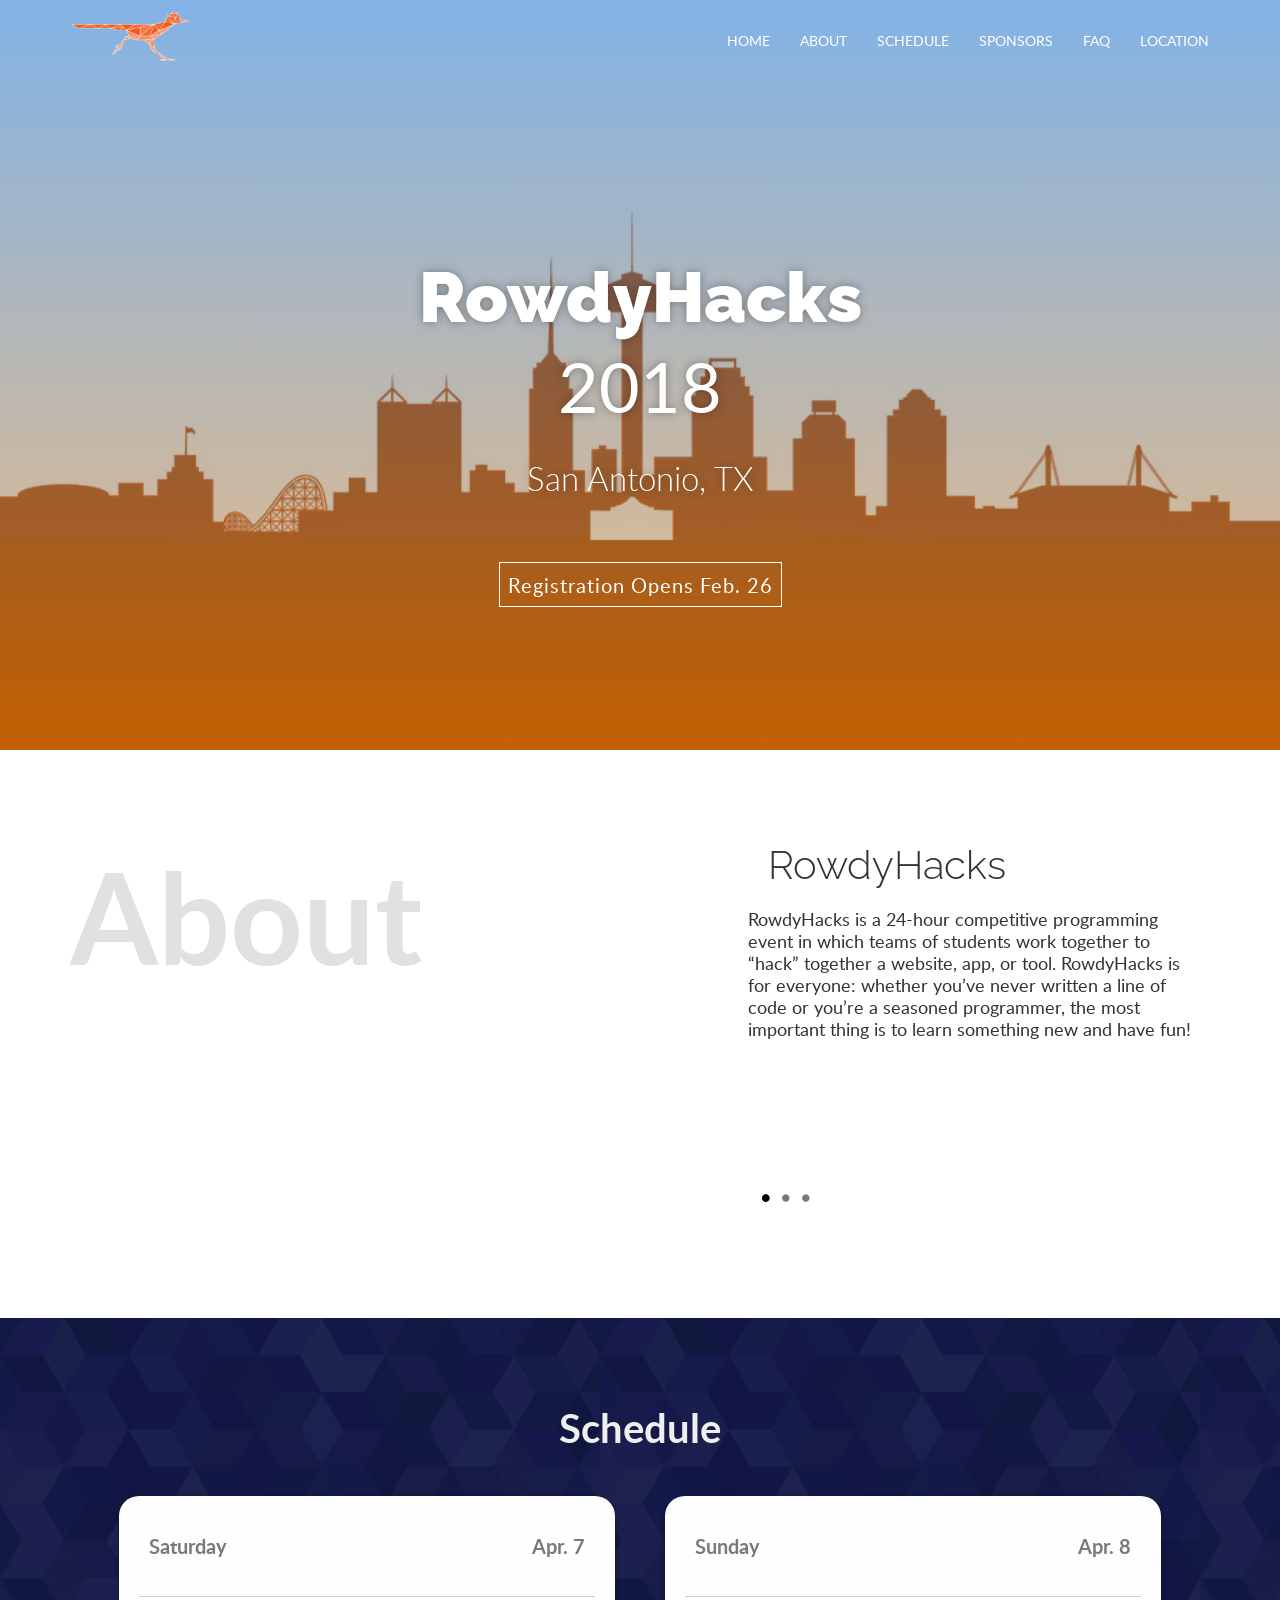
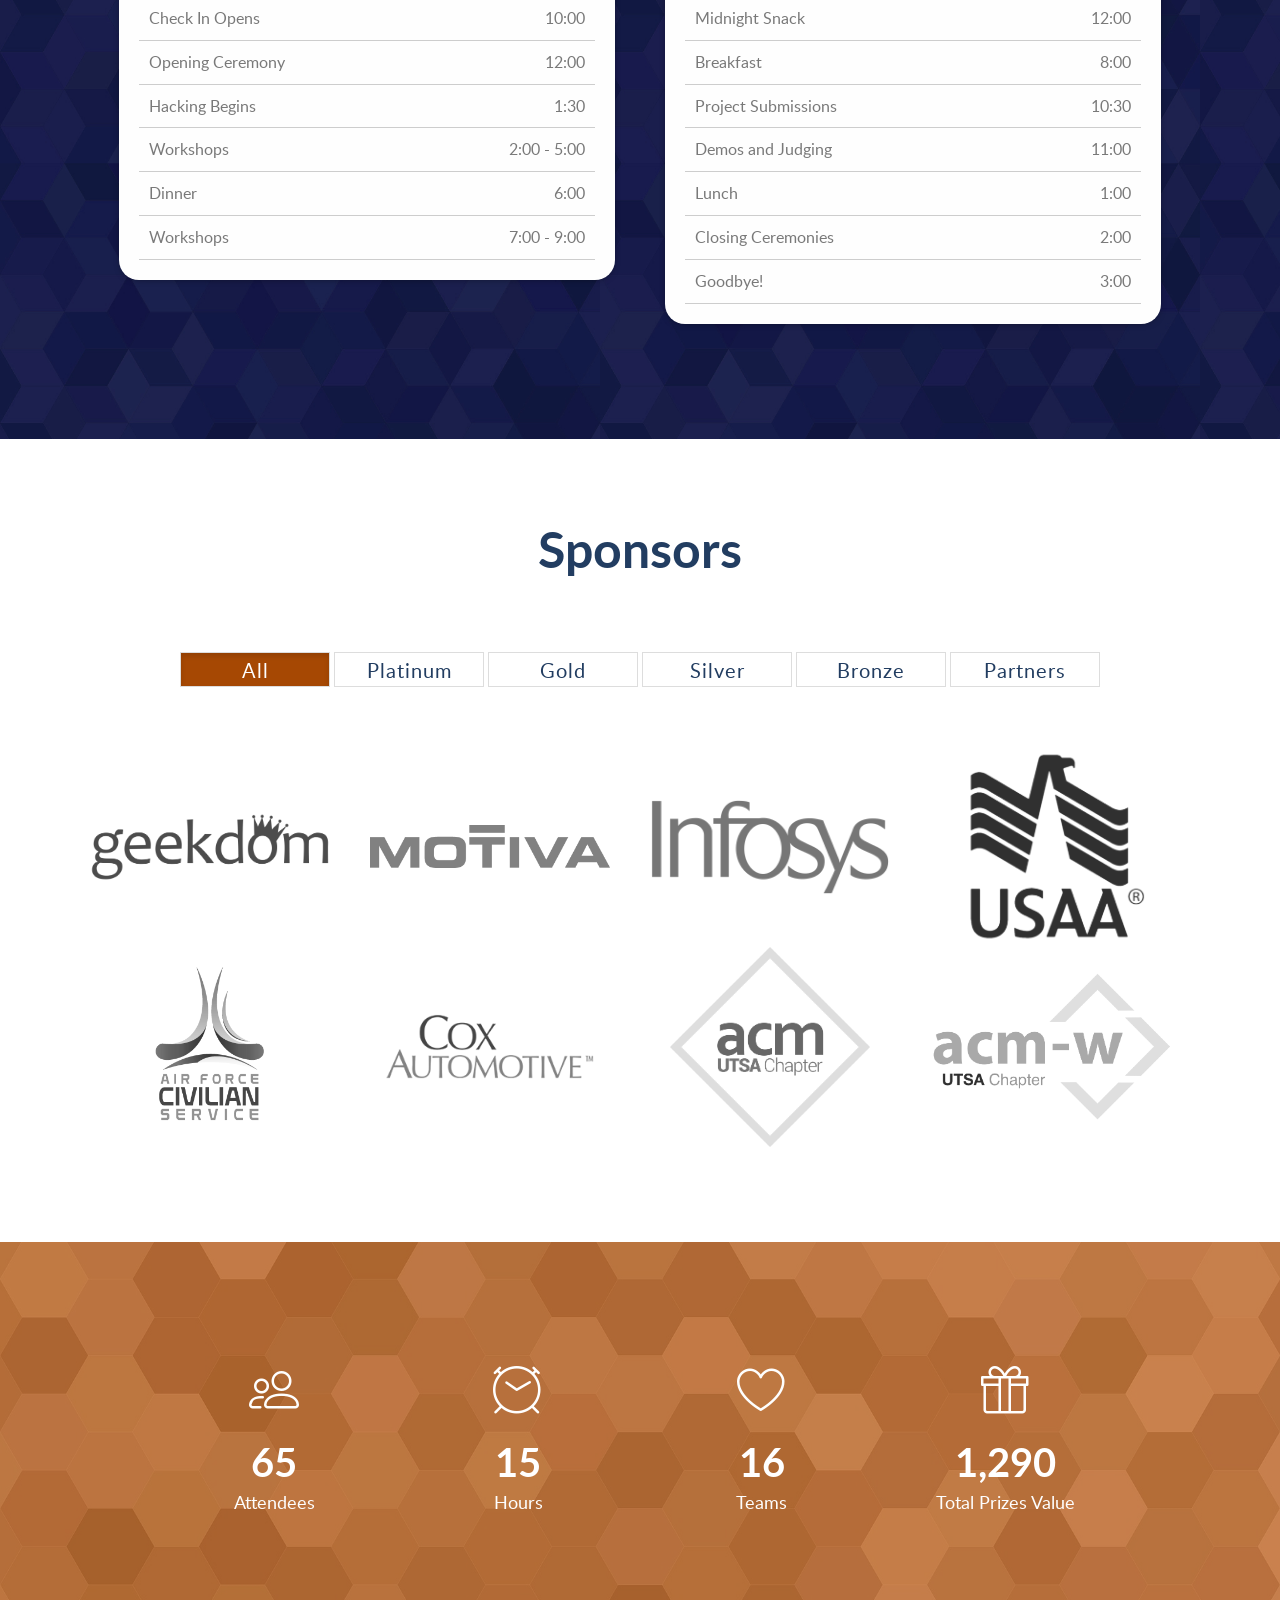
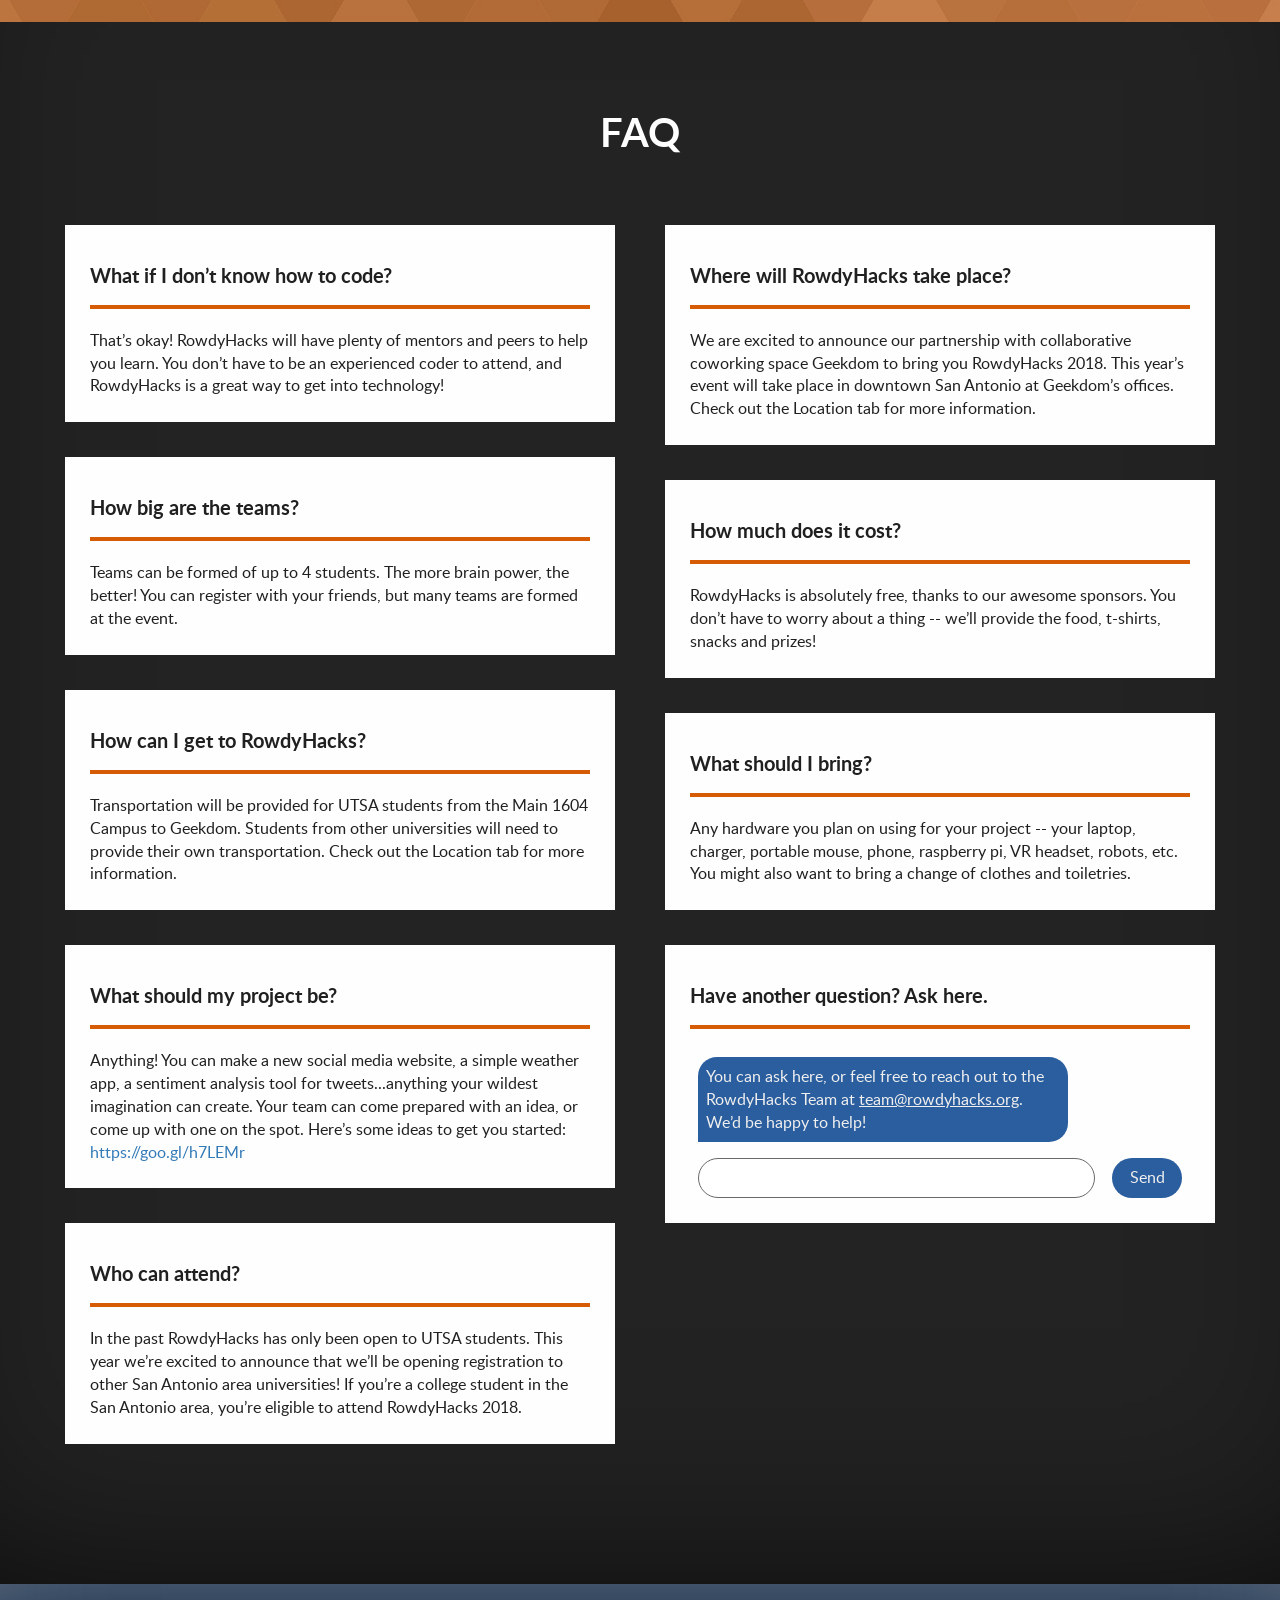
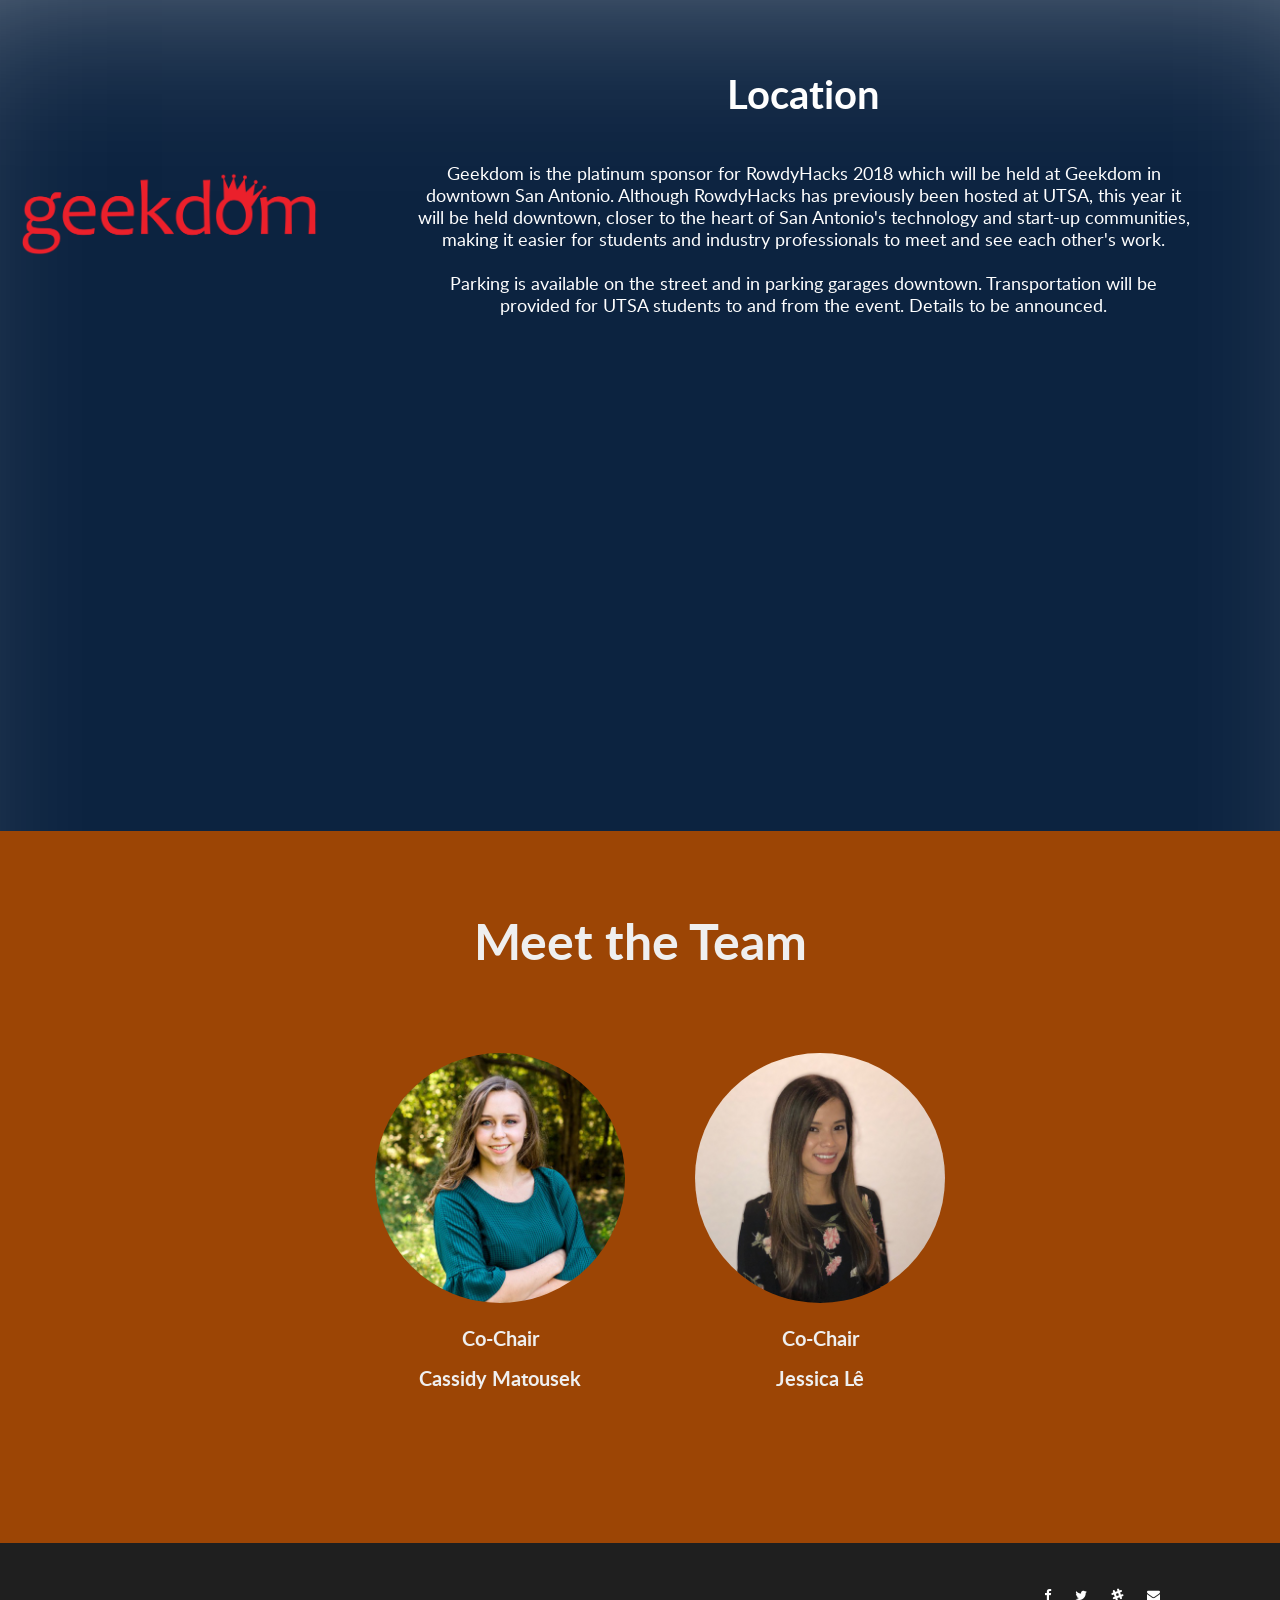
==== index.html @ aad6c2a6 "Updating the site from beta" ====
<!doctype html>
<!--[if lt IE 7]>      <html class="no-js lt-ie9 lt-ie8 lt-ie7" lang=""> <![endif]-->
<!--[if IE 7]>         <html class="no-js lt-ie9 lt-ie8" lang=""> <![endif]-->
<!--[if IE 8]>         <html class="no-js lt-ie9" lang=""> <![endif]-->
<!--[if gt IE 8]><!--> <html class="no-js" lang=""> <!--<![endif]-->
    <head>
        <meta charset="utf-8">
        <meta http-equiv="X-UA-Compatible" content="IE=edge,chrome=1">
        <title>RowdyHacks</title>
        <meta name="description" content="">
        <meta name="viewport" content="width=device-width, initial-scale=1">
        <link rel="shortcut icon" type="image/x-icon" href="/favicon.ico" />
        <link rel="apple-touch-icon" href="/favicon.png">
        <link rel="shortcut icon" type="image/png" href="/favicon.png"/>


        <link rel="stylesheet" href="assets/css/fonticons.css">
        <link rel="stylesheet" href="assets/fonts/stylesheet.css">
        <link rel="stylesheet" href="assets/css/font-awesome.min.css">
        <link rel="stylesheet" href="assets/css/bootstrap.min.css">


        <!--For Plugins external css-->
        <link rel="stylesheet" href="assets/css/plugins.css" />

        <!--Theme custom css -->
        <link rel="stylesheet" href="assets/css/style.css" />

        <!--Theme Responsive css-->
        <link rel="stylesheet" href="assets/css/responsive.css" />
        
        <link href="https://fonts.googleapis.com/css?family=Yellowtail" rel="stylesheet" />
        <link href="https://fonts.googleapis.com/css?family=Raleway:900" rel="stylesheet" />

        <script src="assets/js/vendor/modernizr-2.8.3-respond-1.4.2.min.js"></script>
        <script src="https://ajax.googleapis.com/ajax/libs/jquery/3.3.1/jquery.min.js"></script>
        <script type="text/javascript">
            $(document).ready(function(){
                $("a[href*=#]").click(function(){
                    if(location.pathname.replace(/^\//,'') == this.pathname.replace(/^\//,'') && location.hostname == this.hostname){
                        var $target = $(this.hash);
                        $target = $target.length && $target || $('[name=' + this.hash.slice(1) +']');
                        if($target.length){
                            var targetOffset = $target.offset().top;
                            var yOffset = typeof window.pageYOffset != 'undefined' ?  window.pageYOffset : document.documentElement && document.documentElement.scrollTop ? document.documentElement.scrollTop : document.body.scrollTop ? document.body.scrollTop : 0;
                            var it = 50 * Math.log(1000 * Math.abs(yOffset - targetOffset));
                            console.log(targetOffset+" "+it+" "+yOffset);
                            $("html,body").animate({scrollTop: targetOffset}, it);
                            return false;
                        }
                    }
                });
                var keystrokes = "";
                document.onkeypress = function (e) {
                    e = e || window.event;
                    var charCode = (typeof e.which == "number") ? e.which : e.keyCode;
                    if (charCode > 0) {
                        keystrokes += String.fromCharCode(charCode);
                    }
                    var keywords = ["rowdy", "roadrunner", "coyote", "bird"];
                    var index = -1;
                    keywords.forEach(function(keyword){
                        index = Math.max(index, keystrokes.indexOf(keyword));
                    });
                    if(index >= 0){
                        keystrokes = "";
                        var d = window.outerWidth+900
                        $("#rowdy").animate({left: "+="+d}, d*2);
                        window.setTimeout(function(){
                            document.getElementById("rowdy").style.left="-600px";
                        }, d*2);
                    }
                };
                $(".btn").on("click", function(){
                    $(".btn").removeClass("active");
                    $(this).addClass("active");
                });
                /*
                $(".mix").on("mouseenter", function(){
                    $(this).children(".mix-description").animate({top: "0px", opacity: "1.0"}, 200);
                });
                $(".mix").on("mouseleave", function(){
                    $(this).children(".mix-description").animate({top: "-100px", opacity: "0.0"}, 200);
                });
                */
            });
        </script>
	<script type="text/javascript">
        String.prototype.encodeLinks = function(){
            var str = this;
            var matches = [];
            var additionalMatches = str.match(/\bhttps?:\/\/\S+/gi);
            if(additionalMatches != null){
                additionalMatches.forEach(function(match){
                    matches.push(match);
                });
            }
            var additionalMatches = str.match(/\b\/\S+/gi);
            if(additionalMatches != null){
                additionalMatches.forEach(function(match){
                    var notThere = true;
                    matches.forEach(function(existingMatch){
                        if(existingMatch.indexOf(match) > -1){
                            notThere = false;
                        }
                    });
                    if(notThere){
                        matches.push(match);
                    }
                });
            }
            if(matches != null){
                matches.forEach(function(match){
                    var replacement = "<a href=\"" + match + "\">" + match + "</a>";
                    str = str.split(match).join(replacement);
                });
            }
            return str;
        }
		var accessToken = "2c7bf2aff65248a7817d190b06996f93";
		var baseUrl = "https://api.api.ai/v1/";
		$(document).ready(function() {
			$("#response-input").keypress(function(event) {
				if (event.which == 13) {
					event.preventDefault();
					send();
				}
			});
			$("#rec").click(function(event) {
				switchRecognition();
			});
    		$("#response-send").on("click", function(){
    		    send();
    		});
    		var about_index = 0;
    		window.interval = window.setInterval(function(){
        		$("#about-"+(1 + about_index % 3)).fadeOut(200);
        		$("#ab"+(1 + about_index % 3)).removeClass("active-bullet");
        		about_index++;
        		window.setTimeout(function(){
            		$("#about-"+(1 + about_index % 3)).fadeIn(200);
            		$("#ab"+(1 + about_index % 3)).addClass("active-bullet");
            	}, 200);
        	}, 12000);
        	$("#ab1").on("click", function(){
        		clearInterval(window.interval);
        		$("#about-"+(1 + about_index % 3)).fadeOut(200);
        		$("#ab"+(1 + about_index % 3)).removeClass("active-bullet");
            	about_index = 0;
        		window.setTimeout(function(){
            		$("#about-"+(1 + about_index % 3)).fadeIn(200);
            		$("#ab"+(1 + about_index % 3)).addClass("active-bullet");
            	}, 200);
        		window.interval = window.setInterval(function(){
            		$("#about-"+(1 + about_index % 3)).fadeOut(200);
            		$("#ab"+(1 + about_index % 3)).removeClass("active-bullet");
            		about_index++;
            		window.setTimeout(function(){
                		$("#about-"+(1 + about_index % 3)).fadeIn(200);
                		$("#ab"+(1 + about_index % 3)).addClass("active-bullet");
                	}, 200);
            	}, 12000);
        	});
        	$("#ab2").on("click", function(){
        		clearInterval(window.interval);
        		$("#about-"+(1 + about_index % 3)).fadeOut(200);
        		$("#ab"+(1 + about_index % 3)).removeClass("active-bullet");
            	about_index = 1;
        		window.setTimeout(function(){
            		$("#about-"+(1 + about_index % 3)).fadeIn(200);
            		$("#ab"+(1 + about_index % 3)).addClass("active-bullet");
            	}, 200);
        		window.interval = window.setInterval(function(){
            		$("#about-"+(1 + about_index % 3)).fadeOut(200);
            		$("#ab"+(1 + about_index % 3)).removeClass("active-bullet");
            		about_index++;
            		window.setTimeout(function(){
                		$("#about-"+(1 + about_index % 3)).fadeIn(200);
                		$("#ab"+(1 + about_index % 3)).addClass("active-bullet");
                	}, 200);
            	}, 12000);
        	});
        	$("#ab3").on("click", function(){
        		clearInterval(window.interval);
        		$("#about-"+(1 + about_index % 3)).fadeOut(200);
        		$("#ab"+(1 + about_index % 3)).removeClass("active-bullet");
            	about_index = 2;
        		window.setTimeout(function(){
            		$("#about-"+(1 + about_index % 3)).fadeIn(200);
            		$("#ab"+(1 + about_index % 3)).addClass("active-bullet");
            	}, 200);
        		window.interval = window.setInterval(function(){
            		$("#about-"+(1 + about_index % 3)).fadeOut(200);
            		$("#ab"+(1 + about_index % 3)).removeClass("active-bullet");
            		about_index++;
            		window.setTimeout(function(){
                		$("#about-"+(1 + about_index % 3)).fadeIn(200);
                		$("#ab"+(1 + about_index % 3)).addClass("active-bullet");
                	}, 200);
            	}, 12000);
        	});
		});
		var recognition;
		function startRecognition() {
			recognition = new webkitSpeechRecognition();
			recognition.onstart = function(event) {
				updateRec();
			};
			recognition.onresult = function(event) {
				var text = "";
			    for (var i = event.resultIndex; i < event.results.length; ++i) {
			    	text += event.results[i][0].transcript;
			    }
			    setInput(text);
				stopRecognition();
			};
			recognition.onend = function() {
				stopRecognition();
			};
			recognition.lang = "en-US";
			recognition.start();
		}
	
		function stopRecognition() {
			if (recognition) {
				recognition.stop();
				recognition = null;
			}
			updateRec();
		}
		function switchRecognition() {
			if (recognition) {
				stopRecognition();
			} else {
				startRecognition();
			}
		}
		function setInput(text) {
			$("#response-input").val(text);
			send();
		}
		function updateRec() {
			$("#rec").text(recognition ? "Stop" : "Speak");
		}
		function send() {
			var text = $("#response-input").val();
			$("#response-input").val("");
			$("#response").append("<div class=\"response-question-container\"><div class=\"response-item response-question\">"+text+"</div></div>");
			$.ajax({
				type: "POST",
				url: baseUrl + "query?v=20150910",
				contentType: "application/json; charset=utf-8",
				dataType: "json",
				headers: {
					"Authorization": "Bearer " + accessToken
				},
				data: JSON.stringify({ query: text, lang: "en", sessionId: "somerandomthing" }),
				success: function(data) {
					setResponse(JSON.stringify(data, undefined, 2));
				},
				error: function() {
					setResponse("Internal Server Error");
				}
			});
			setResponse("Loading...");
		}
		function setResponse(val) {
		    while(val=="Loading..."){
		        //wait
		        JSON.parse(val);
		    }
		    console.log("uh"+val);
		    var response = JSON.parse(val);
			$("#response").append("<div class=\"response-answer-container\"><div class=\"response-item response-answer\">"+response.result.fulfillment.messages[0].speech.encodeLinks()+"</div></div>");
			if($("#response").outerHeight() >= 300){
			    $("#response").addClass("response-overflow");
			    $("#response-title").css("box-shadow", "0px 20px 20px -21px #000000");
			    $("#response-form-container").css("border-style", "solid none none none");
			}
            $("#response").animate({ scrollTop: $('#response').prop("scrollHeight")}, 400);
		}
	</script>
	<style type="text/css">
	    #response {
	        width: 100%;
	        max-height: 300px;
	        min-height: 0px;
	        border-style: none;
	        border-color: #cccccc;
	        border-width: 1px;
	        overflow-y: auto;
	        padding-top: 20px;
	        z-index: 1;
	    }
        .response-overflow {
            padding-top: 0px;
        }
	    .response-item {
	        margin: 8px;
	        display: inline-block;
	        max-width: 74%;
	        z-index: 1;
	    }
	    .response-item a {
	        color: inherit;
	        text-decoration: underline;
	    }
	    .response-question-container {
	        text-align: right;
	    }
	    .resonse-answer-container {
	        text-align: left;
	    }
	    .response-question {
	        background-color: #CFCFCF;
	        color: #202020;
	        padding: 8px 8px 8px 10px;
	        border-radius: 19px 19px 0px 19px;
	    }
	    .response-answer {
	        background-color: #2b5e9e;
	        color: #EFEFEF;
	        padding: 8px 10px 8px 8px;
	        border-radius: 19px 19px 19px 0px;
	    }
	    #response-send {
	        background-color: #2b5e9e;
	        color: #efefef;
	        padding: 2px 12px 2px 12px;
	        width: 70px;
	        float:right;
	        border-style: none;
	        height: 40px;
	        margin: 8px 8px 0px 8px;
	        border-radius: 100px;
	    }
	    /*
	    #response-send {
	        position:relative;
	        top:0px;
            -webkit-transition: 0.2s ease-in-out;
            -o-transition: 0.2s ease-in-out;
            transition: 0.2s ease-in-out;
            font-size:16px;
	        box-shadow:0px 0px 0px 0px #000000;
	    }
	    #response-send:hover {
	        position:relative;
	        top:-2px;
	        padding: 7px 17px 7px 17px;
	        font-size:19px;
	        height:50px;
	        width:80px;
	        margin: 1px 1px 0px 1px;
	        box-shadow:0px 4px 20px -8px #000000;
	    }
	    */
	    #response-input {
	        padding: 2px 12px 2px 12px;
	        width: calc(100% - 103px);
	        height: inherit;
	        height: 40px;
	        border-radius: 100px;
	        border-style: solid;
	        border-color: #696969;
	        border-width: 1px;
	        margin: 8px 8px 0px 8px;
	    }
	    #response-title {
	        position: relative;
	        z-index: 2;
	    }
	    #response-form-container {
	        border-style: none;
	        border-width: 1px;
	        border-color: #CFCFCF;
	    }
	    #response-container {
            -webkit-transition: 0.2s ease-in-out;
            -o-transition: 0.2s ease-in-out;
            transition: 0.2s ease-in-out;
	    }
	</style>
    </head>
    <body data-spy="scroll" data-target=".navbar-collapse">
        <!--[if lt IE 8]>
            <p class="browserupgrade">You are using an <strong>outdated</strong> browser. Please <a href="http://browsehappy.com/">upgrade your browser</a> to improve your experience.</p>
        <![endif]-->
        
        <img src="assets/images/rowdy.gif" id="rowdy" style="position:fixed;top:50vh;width:600px;left:-600px;z-index:100000" />
        <header id="main_menu" class="header navbar-fixed-top" style="overflow;none;">
            <div class="main_menu_bg">
                <div class="container">
                    <div class="row">
                        <div class="nave_menu">
                            <nav class="navbar navbar-default" id="navmenu">
                                <div class="container-fluid">
                                    <!-- Brand and toggle get grouped for better mobile display -->
                                    <div class="navbar-header">
                                        <button type="button" class="navbar-toggle collapsed" data-toggle="collapse" data-target="#bs-example-navbar-collapse-1" aria-expanded="false">
                                            <span class="sr-only">Toggle navigation</span>
                                            <span class="icon-bar"></span>
                                            <span class="icon-bar"></span>
                                            <span class="icon-bar"></span>
                                        </button>
                                        <a class="navbar-brand" href="#home">
                                            <img src="assets/images/rowdyhacks_logo.png" style="height:50px;margin-top:-20px;width:148px;-webkit-transform: scaleX(-1);transform: scaleX(-1);" />
                                            <!--
                                            <div style="display:inline-block;font-family:'Yellowtail';font-size:24px;position:relative;top:-3px;color:#fefefe;">
                                                RowdyHacks
                                            </div>
                                            -->
                                        </a>
                                    </div>

                                    <!-- Collect the nav links, forms, and other content for toggling -->



                                    <div class="collapse navbar-collapse" id="bs-example-navbar-collapse-1">
                                        <ul class="nav navbar-nav navbar-right">
                                            <li><a href="#home">Home</a></li>
                                            <li><a href="#about">About</a></li>
                                            <li><a href="#schedule">Schedule</a></li>
                                            <li><a href="#sponsors">Sponsors</a></li>
                                            <li><a href="#faq">FAQ</a></li>
                                            <li><a href="#location">Location</a></li>
                                        </ul>
                                    </div>

                                </div>
                            </nav>
                        </div>
                    </div>
                </div>
            </div>
        </header> <!--End of header -->





        <section id="home" class="home">
            <div class="overlay">
                <div class="container">
                    <div class="row">
                        <div class="col-sm-12 ">
                            <div class=" text-center">
                                <div class="">
                                    <div class="main_home">
                                        <h1><div style="font-family:'Raleway';font-weight:900;display:inline;">RowdyHacks</div><br />2018</h1>
                                        <p class="subtitle">San Antonio, TX</p>
                                        <div class="home_btn">
                                            <a class="btn btn-md" id="sign-up-btn" onclick="preventDefault();">Registration Opens Feb. 26</a>
                                        </div>
                                    </div>
                                </div>
                            </div>
                        </div>
                    </div>
                </div>
            </div>
        </section>





        <section id="about" class="about">
            <div class="container">
                <div class="row">
                    <div class="main_about_area sections"> 
                        <div class="col-sm-6">
                            <div class="signle_about_left">
                                <h2>About</h2>
                            </div>
                        </div>
                        <div class="col-sm-6">
                            <div class="single_about_right">
                                <div class="single_about">
                                    <div class="single_about_icon">
                                        <!--<div style="border-style:solid;border-sidth:5px;border-color:#202020;color:#202020;padding:1px 10px;border-radius:100px;display:inline-block;width:29px;height:29px;text-align:center;"><b>i</b></div>-->
                                    </div>
                                    <div class="single_about_content" style="padding:10px;">
                                        <h3 style="display:inline;font-family:'Raleway';font-size:40px;margin:20px;">
                                            RowdyHacks
                                        </h3>
                                        <br />
                                        <br />
                                        <div style="height:250px;">
                                            <p id="about-1">
                                                RowdyHacks is a 24-hour competitive programming event in which teams of students work together to “hack” together a website, app, or tool. RowdyHacks is for everyone: whether you’ve never written a line of code or you’re a seasoned programmer, the most important thing is to learn something new and have fun!
                                            </p>
                                            <p id="about-2" style="display:none;">
                                                RowdyHacks started in 2016 as a small, student-led hackathon sponsored by the Association of Computing Machinery at UTSA. Thanks to contributions from the Department of Computer Science at UTSA, the event has continued to grow bigger in size. This year RowdyHacks is expanding, as we welcome students from other San Antonio Universities and head to Downtown San Antonio for the first time.
                                            </p>
                                            <p id="about-3" style="display:none;">
                                                RowdyHacks 2018 is going to be our best event yet! We are switching things up this year, and there’s a lot to look forward to. Hosted out of Geekdom’s downtown San Antonio offices, we are excited to bring you plenty of workshops, great music and food, swag bags and t-shirts, and of course, fantastic prizes! Register starting February 26 to secure your spot at RowdyHacks 2018!
                                            </p>
                                        </div>
                                        <div class="about-bullet-container">
                                            <div class="about-bullet active-bullet" id="ab1">
                                                •
                                            </div>
                                            <div class="about-bullet" id="ab2">
                                                •
                                            </div>
                                            <div class="about-bullet" id="ab3">
                                                •
                                            </div>
                                        </div>
                                    </div>
                                </div>
                                <!--
                                <div class="single_about">
                                    <div class="single_about_icon">
                                        <i class="lnr lnr-screen"></i>
                                    </div>
                                    <div class="single_about_content">
                                        <h3>UI/UX Design</h3>
                                        <p>Lorem ipsum dolor sit amet, consectetur adipiscing elit, sed do eiusmod 
                                            tempor incididunt ut labore et dolore magna aliqua. Ut enim ad minim veniam, </p>
                                    </div>
                                </div>
                                <div class="single_about">
                                    <div class="single_about_icon">
                                        <i class="lnr lnr-picture"></i>
                                    </div>
                                    <div class="single_about_content">
                                        <h3>Photography</h3>
                                        <p>Lorem ipsum dolor sit amet, consectetur adipiscing elit, sed do eiusmod 
                                            tempor incididunt ut labore et dolore magna aliqua. Ut enim ad minim veniam, </p>
                                    </div>
                                </div>
                                <div class="single_about">
                                    <div class="single_about_icon">
                                        <i class="lnr lnr-laptop-phone"></i>
                                    </div>
                                    <div class="single_about_content">
                                        <h3>App Development</h3>
                                        <p>Lorem ipsum dolor sit amet, consectetur adipiscing elit, sed do eiusmod 
                                            tempor incididunt ut labore et dolore magna aliqua. Ut enim ad minim veniam, </p>
                                    </div>
                                </div>
                                -->
                            </div>
                        </div>
                    </div>
                </div>
            </div>
        </section>


        <section id="schedule" class="schedule">
            <div class="container-fluid">
                <div class="row">
                    <div class="main_schedule_area sections">
                        <h2 style="text-align:center;color:#efefef;">
                            Schedule
                        </h2>
						<div class="row">
							<div class="col-sm-offset-1 col-sm-5 col-xs-12 schedule-container">
								<ul>
									<li class="schedule-item">
										<h3>
											Saturday
    										<div class="schedule-time">
    											Apr. 7
    										</div>
										</h3>
									</li>
									<li class="schedule-item">
										<div class="schedule-time">
											10:00
										</div>
										Check In Opens
									</li>
									<li class="schedule-item">
										<div class="schedule-time">
											12:00
										</div>
										Opening Ceremony
									</li>
									<li class="schedule-item">
										<div class="schedule-time">
											1:30
										</div>
										Hacking Begins
									</li>
									<li class="schedule-item">
										<div class="schedule-time">
											2:00 - 5:00
										</div>
										Workshops
									</li>
									<li class="schedule-item">
										<div class="schedule-time">
											6:00
										</div>
										Dinner
									</li>
									<li class="schedule-item">
										<div class="schedule-time">
											7:00 - 9:00
										</div>
										Workshops
									</li>
								</ul>
							</div>
							<div class="col-sm-5 col-xs-12 schedule-container">
								<ul>
									<li class="schedule-item">
										<h3>
											Sunday
    										<div class="schedule-time">
    											Apr. 8
    										</div>
										</h3>
									</li>
									<li class="schedule-item">
										<div class="schedule-time">
											12:00
										</div>
										Midnight Snack
									</li>
									<li class="schedule-item">
										<div class="schedule-time">
											8:00
										</div>
										Breakfast
									</li>
									<li class="schedule-item">
										<div class="schedule-time">
											10:30
										</div>
										Project Submissions
									</li>
									<li class="schedule-item">
										<div class="schedule-time">
											11:00
										</div>
										Demos and Judging
									</li>
									<li class="schedule-item">
										<div class="schedule-time">
											1:00
										</div>
										Lunch
									</li>
									<li class="schedule-item">
										<div class="schedule-time">
											2:00
										</div>
										Closing Ceremonies
									</li>
									<li class="schedule-item">
										<div class="schedule-time">
											3:00
										</div>
										Goodbye!
									</li>
								</ul>
							</div>
						</div>
                    </div>
                </div>
            </div>
        </section>




        <section id="sponsors" class="portfolio">
            <div class="container">
                <div class="row" style="overflow:visible;">
                    <div class="main_mix_content text-center sections" style="overflow:visible;">
                        <div class="head_title">
                            <h2>Sponsors</h2>
                        </div>
                        <div class="main_mix_menu">
                            <ul>
                                <li class="btn btn-primary filter" data-filter="all">All</li>
                                <li class="btn btn-primary filter" data-filter=".cat0">Platinum</li>
                                <li class="btn btn-primary filter" data-filter=".cat1">Gold</li>
                                <li class="btn btn-primary filter" data-filter=".cat2">Silver</li>
                                <li class="btn btn-primary filter" data-filter=".cat3">Bronze</li>
                                <li class="btn btn-primary filter" data-filter=".cat5">Partners</li>
                            </ul>
                        </div>

                        <div id="mixcontent-desktop" class="mixcontent" style="overflow:visible;text-align:center;padding:0px 40px;">
                            <div class="row">
                                <a href="http://geekdom.com/">
                                    <div class="col-sm-3 hidden-xs-down mix cat0 no-padding">
                                        <div class="mix-logo" style="background-image:url('assets/images/geekdom.png');">
                                        </div>
                                        <div class="mix-description">
                                            Geekdom is a platinum sponsor.
                                        </div>
                                    </div>
                                </a>
                                <a href="https://www.motiva.com/">
                                    <div class="col-sm-3 hidden-xs-down mix cat3 no-padding">
                                        <div class="mix-logo" style="background-image:url('assets/images/motiva.png');">
                                        </div>
                                        <div class="mix-description">
                                            At Motiva, our success is powered by the collective energy and passion of our 2,300 dedicated US employees. We own and operate North America’s largest refinery, and through a network of 24 distribution terminals, we supply retail outlets with gasoline and diesel under the Shell and 76® brands.
                                        </div>
                                    </div>
                                </a>
                                <a href="https://www.infosys.com/">
                                    <div class="col-sm-3 hidden-xs-down mix cat3 no-padding">
                                        <div class="mix-logo" style="background-image:url('assets/images/infosys.png');">
                                        </div>
                                        <div class="mix-description">
                                            Infosys is a bronze sponsor.
                                        </div>
                                    </div>
                                </a>
                                <a href="http://usaa.com">
                                    <div class="col-sm-3 hidden-xs-down mix cat2 no-padding">
                                        <div class="mix-logo" style="background-image:url('assets/images/usaa.png');">
                                        </div>
                                        <div class="mix-description">
                                            The mission of the association is to facilitate the financial security of its members, associates, and their families through provision of a full range of highly competitive financial products and services; in so doing, usaa seeks to be the provider of choice for the military community.
                                        </div>
                                    </div>
                                </a>
                            </div>
                            <div class="row">
                                <a href="https://www.afciviliancareers.com/">
                                    <div class="col-sm-3 hidden-xs-down mix cat1 no-padding">
                                        <div class="mix-logo" style="background-image:url('assets/images/usaf.png');">
                                        </div>
                                        <div class="mix-description">
                                            Working shoulder to shoulder, we support and sustain the United States Air Force. Its aircraft. Its facilities. Its infrastructure. Its systems. And all 300,000 active duty Airmen.  We are the civilians who support and sustain the Air Force. At 180,000 strong, we too are a force to be reckoned with.
                                        </div>
                                    </div>
                                </a>
                                <a href="https://www.coxautoinc.com/">
                                    <div class="col-sm-3 hidden-xs-down mix cat1 no-padding">
                                        <div class="mix-logo" style="background-image:url('assets/images/cox.png');">
                                        </div>
                                        <div class="mix-description">
                                            We go all out. We make success a team sport. We’re the perfect mix of start-up attitude and big company resources. And, being part of a family-run business allows us to treat our team members and clients like they’re just that – family. We are Cox Automotive, and together, we are transforming the way the world buys, owns and sells vehicles.
                                        </div>
                                    </div>
                                </a>
                                <a href="http://acm-utsa.org/">
                                    <div class="col-sm-3 hidden-xs-down mix cat5 no-padding">
                                        <div class="mix-logo" style="background-image:url('assets/images/acm.png');">
                                        </div>
                                        <div class="mix-description">
                                            ACM UTSA is the host of RowdyHacks and a student run non-profit at UTSA, dedicated to helping students grow and learn more about technology and industry.
                                        </div>
                                    </div>
                                </a>
                                <a href="http://acm-utsa.org/groups">
                                    <div class="col-sm-3 hidden-xs-down mix cat5 no-padding">
                                        <div class="mix-logo" style="background-image:url('assets/images/acm-w.png');">
                                        </div>
                                        <div class="mix-description">
                                            ACM-W aims to create an engaging academic, professional, and social network for women and minorities in technology. Our purpose is to connect students with leaders and encourage them to pursue career opportunities in computing fields and to mentor for academic and professional success.
                                        </div>
                                    </div>
                                </a>
                            </div>
                            <!--
                            <a href="http://geekdom.com/">
                                <div class="col-md-3 mix cat5 no-padding">
                                    <div class="single_mixi_portfolio">
                                        <img src="assets/images/geekdom.png" alt="" />
                                        <div class="mixi_portfolio_overlay">
                                            <div class="overflow_hover_text"> 
                                                <a href=""><i class="lnr lnr-magnifier"></i></a>
                                                <a href=""><i class="lnr lnr-heart"></i></a>
                                            </div>
                                        </div>
                                    </div>
                                </div>
                            </a>
                            -->
                            <div class="gap"></div>
                        </div>
                        <div id="mixcontent-mobile" class="mixcontent" style="overflow:visible;padding:20px;">
                            <div class="row">
                                <a href="https://www.motiva.com/">
                                    <div class="col-xs-12 hidden-sm-up mix cat3 no-padding">
                                        <div style="background-image:url('assets/images/motiva.png');">
                                        </div>
                                        <div>
                                            At Motiva, our success is powered by the collective energy and passion of our 2,300 dedicated US employees. We own and operate North America’s largest refinery, and through a network of 24 distribution terminals, we supply retail outlets with gasoline and diesel under the Shell and 76® brands.
                                        </div>
                                    </div>
                                </a>
                                <a href="https://www.afciviliancareers.com/">
                                    <div class="col-xs-12 hidden-sm-up mix cat1 no-padding">
                                        <div style="background-image:url('assets/images/usaf.png');">
                                        </div>
                                        <div>
                                            Working shoulder to shoulder, we support and sustain the United States Air Force. Its aircraft. Its facilities. Its infrastructure. Its systems. And all 300,000 active duty Airmen.  We are the civilians who support and sustain the Air Force. At 180,000 strong, we too are a force to be reckoned with.
                                        </div>
                                    </div>
                                </a>
                                <a href="https://www.coxautoinc.com/">
                                    <div class="col-xs-12 hidden-sm-up mix cat1 no-padding">
                                        <div style="background-image:url('assets/images/cox.png');">
                                        </div>
                                        <div>
                                            We go all out. We make success a team sport. We’re the perfect mix of start-up attitude and big company resources. And, being part of a family-run business allows us to treat our team members and clients like they’re just that – family. We are Cox Automotive, and together, we are transforming the way the world buys, owns and sells vehicles.
                                        </div>
                                    </div>
                                </a>
                                <a href="https://www.infosys.com/">
                                    <div class="col-xs-12 hidden-sm-up mix cat3 no-padding">
                                        <div style="background-image:url('assets/images/infosys.png');">
                                        </div>
                                        <div>
                                            Infosys is a bronze sponsor.
                                        </div>
                                    </div>
                                </a>
                                <a href="http://geekdom.com/">
                                    <div class="col-xs-12 hidden-sm-up mix cat0 no-padding">
                                        <div style="background-image:url('assets/images/geekdom.png');">
                                        </div>
                                        <div>
                                            Geekdom is a platinum sponsor.
                                        </div>
                                    </div>
                                </a>
                                <a href="http://usaa.com">
                                    <div class="hidden-sm-up col-xs-12 mix cat2 no-padding">
                                        <div style="background-image:url('assets/images/usaa.png');">
                                        </div>
                                        <div>
                                            The mission of the association is to facilitate the financial security of its members, associates, and their families through provision of a full range of highly competitive financial products and services; in so doing, usaa seeks to be the provider of choice for the military community.
                                        </div>
                                    </div>
                                </a>
                                <a href="http://acm-utsa.org/">
                                    <div class="col-xs-12 hidden-sm-up mix cat5 no-padding">
                                        <div style="background-image:url('assets/images/acm.png');">
                                        </div>
                                        <div>
                                            ACM UTSA is the host of RowdyHacks and a student run non-profit at UTSA, dedicated to helping students grow and learn more about technology and industry.
                                        </div>
                                    </div>
                                </a>
                                <a href="http://acm-utsa.org/groups">
                                    <div class="col-xs-12 hidden-sm-up mix cat5 no-padding">
                                        <div style="background-image:url('assets/images/acm-w.png');">
                                        </div>
                                        <div>
                                            ACM-W aims to create an engaging academic, professional, and social network for women and minorities in technology. Our purpose is to connect students with leaders and encourage them to pursue career opportunities in computing fields and to mentor for academic and professional success.
                                        </div>
                                    </div>
                                </a>
                            </div>
                        </div>
                    </div>                     
                </div>
            </div>
        </section> <!-- End of portfolio two Section -->        


        <section id="counter" class="counter">
            <div class="overlay">
                <div class="container">
                    <div class="row">
                        <div class="main_counter sections text-center">
                            <div class="col-sm-10 col-sm-offset-1">
                                <div class="row">
                                    <div class="col-sm-3 col-xs-12">
                                        <div class="single_counter_right">
                                            <i class="lnr lnr-users"></i>
                                            <h2 class="statistic-counter">100</h2>
                                            <p>Attendees</p>
                                        </div>
                                    </div>
                                    <div class="col-sm-3 col-xs-12">
                                        <div class="single_counter_right">
                                            <i class="lnr lnr-clock"></i>
                                            <h2 class="statistic-counter">24</h2>
                                            <p>Hours</p>
                                        </div>
                                    </div>
                                    <div class="col-sm-3 col-xs-12">
                                        <div class="single_counter_right">
                                            <i class="lnr lnr-heart"></i>
                                            <h2 class="statistic-counter">25</h2>
                                            <p>Teams</p>
                                        </div>
                                    </div>
                                    <div class="col-sm-3 col-xs-12">
                                        <div class="single_counter_right">
                                            <i class="lnr lnr-gift"></i>
                                            <h2 class="statistic-counter">2,000</h2>
                                            <p>Total Prizes Value</p>
                                        </div>
                                    </div>
                                </div>
                            </div>
                        </div>
                    </div>
                </div>
            </div>
        </section>


        <section id="faq" class="faq">
            <div class="container">
                <div class="row">
                    <div class="main_faq sections">
                    <!--
                        <div class="head_title text-center">
                            <h2>Contact</h2>
                            <p>Lorem ipsum dolor sit amet, consectetur adipiscing elit, sed do eiusmod tempor</p>
                        </div>

                        <div class="row">
                            <div class="contact_contant">
                                <div class="col-sm-6 col-xs-12">
                                    <h4>Leave A Message</h4>
                                    <div class="single_contant_left">
                                        <form action="#" id="formid">

                                            <div class="form-group">
                                                <input type="text" class="form-control" name="name" placeholder="first name" required="">
                                            </div>

                                            <div class="form-group">
                                                <input type="email" class="form-control" name="email" placeholder="Email" required="">
                                            </div>

                                            <div class="form-group">
                                                <textarea class="form-control" name="message" rows="8" placeholder="Message"></textarea>
                                            </div>

                                            <div class="">
                                                <input type="submit" value="Send" class="btn btn-primary">
                                            </div>
                                        </form>
                                    </div>
                                </div>
-->
<!--
                                <div class="col-sm-5 col-sm-offset-1 col-xs-12">
                                    <div class="single_message_right_info">
                                        <h4>Address :</h4>
                                        <ul>
                                            <li><a href=""><i class="fa fa-home"></i> One UTSA Circle, San Antonio, TX</a></li>
                                            <li><a href=""><i class="fa fa-phone"></i> ...</a></li>
                                            <li><a href=""><i class="fa fa-envelope"></i> team@rowdyhacks.org</a></li>
                                        </ul>
                                    </div>
                                </div>
                            </div>
                        </div>
                        -->
                        <div style="color:#fefefe;">
                            <h2 style="text-align:center;">
                                FAQ
                            </h2>
                            <div class="row" style="overflow-y:hidden;">
        						<div class="col-sm-12" style="overflow-x:visible;">
        							<div class="row">
        								<div class="col-md-6">
        									<div class="faq-item">
        										<h3>
        											What if I don’t know how to code?
        										</h3>
        										That’s okay! RowdyHacks will have plenty of mentors and peers to help you learn. You don’t have to be an experienced coder to attend, and RowdyHacks is a great way to get into technology!
        									</div>
        									<div class="faq-item">
        										<h3>
        											How big are the teams?
        										</h3>
        										Teams can be formed of up to 4 students. The more brain power, the better! You can register with your friends, but many teams are formed at the event.
        									</div>
        									<div class="faq-item">
        										<h3>
        											How can I get to RowdyHacks?
        										</h3>
        										Transportation will be provided for UTSA students from the Main 1604 Campus to Geekdom. Students from other universities will need to provide their own transportation. Check out the Location tab for more information.
        									</div>
        									<div class="faq-item">
        										<h3>
        											What should my project be?
        										</h3>
        										Anything! You can make a new social media website, a simple weather app, a sentiment analysis tool for tweets...anything your wildest imagination can create. Your team can come prepared with an idea, or come up with one on the spot. Here’s some ideas to get you started: <a href="https://goo.gl/h7LEMr">https://goo.gl/h7LEMr</a>
        									</div>
        									<div class="faq-item">
        										<h3>
        											Who can attend?
        										</h3>
        										In the past RowdyHacks has only been open to UTSA students. This year we’re excited to announce that we’ll be opening registration to other San Antonio area universities! If you’re a college student in the San Antonio area, you’re eligible to attend RowdyHacks 2018.
        									</div>
        								</div>
        								<div class="col-md-6">
        									<div class="faq-item">
        										<h3>
        											Where will RowdyHacks take place?
        										</h3>
        										We are excited to announce our partnership with collaborative coworking space Geekdom to bring you RowdyHacks 2018. This year’s event will take place in downtown San Antonio at Geekdom’s offices. Check out the Location tab for more information.
        									</div>
        									<div class="faq-item">
        										<h3>
        											How much does it cost?
        										</h3>
        										RowdyHacks is absolutely free, thanks to our awesome sponsors. You don’t have to worry about a thing -- we’ll provide the food, t-shirts, snacks and prizes!
        									</div>
        									<div class="faq-item">
        										<h3>
        											What should I bring?
        										</h3>
        										Any hardware you plan on using for your project -- your laptop, charger, portable mouse, phone, raspberry pi, VR headset, robots, etc. You might also want to bring a change of clothes and toiletries.
        									</div>
        									<div id="response-container" class="faq-item">
                                        		<h3 id="response-title" style="margin: 5px 0px 0px 0px;">
                                        		    Have another question? Ask here.
                                        		</h3>
                                        		<div id="response">
                                        		    <div class="response-answer-container">
                                        		        <div class="response-item response-answer">
                                        		            You can ask here, or feel free to reach out to the RowdyHacks Team at <a href="mailto:team@rowdyhacks.org">team@rowdyhacks.org</a>. We’d be happy to help!
                                        		        </div>
                                        		    </div>
                                        		</div>
                                        		<div id="response-form-container">
                                        		    <form id="response-form">
                                            		    <input type="text" id="response-input"><input type="button" id="response-send" value="Send" /><!--<button id="rec">Speak</button>-->
                                        		    </form>
                                        		</div>
                                        		<!--
        									    <h3>
        									        I want to ask something else...
        									    </h3>
        									    <iframe style="width:100%;height:250px;" src="https://console.dialogflow.com/api-client/demo/embedded/bdaf32c9-acb7-4baa-afbf-75a683f7857a"></iframe>
        									    -->
        									    <!--
        									    <div id="faq-response-box" style="width:100%;height:250px;overflow-y:scroll;">
        									    askhsadkbadskjbkjasd asd akjsdkjas kjan skj<br />
        									    askhsadkbadskjbkjasd asd akjsdkjas kjan skj<br />
        									    askhsadkbadskjbkjasd asd akjsdkjas kjan skj<br />
        									    askhsadkbadskjbkjasd asd akjsdkjas kjan skj<br />
        									    askhsadkbadskjbkjasd asd akjsdkjas kjan skj<br />
        									    askhsadkbadskjbkjasd asd akjsdkjas kjan skj<br />
        									    askhsadkbadskjbkjasd asd akjsdkjas kjan skj<br />
        									    askhsadkbadskjbkjasd asd akjsdkjas kjan skj<br />
        									    askhsadkbadskjbkjasd asd akjsdkjas kjan skj<br />
        									    askhsadkbadskjbkjasd asd akjsdkjas kjan skj<br />
        									    askhsadkbadskjbkjasd asd akjsdkjas kjan skj<br />
        									    askhsadkbadskjbkjasd asd akjsdkjas kjan skj<br />
        									    askhsadkbadskjbkjasd asd akjsdkjas kjan skj<br />
        									    askhsadkbadskjbkjasd asd akjsdkjas kjan skj<br />
        									    askhsadkbadskjbkjasd asd akjsdkjas kjan skj<br />
        									    </div>
        									    <div style="background-color:grey;">
        									        <input type="text" id="faq-query-box" style="width:calc(100% - 65px);margin:0px;" />
        									        <input type="button" id="faq-submit-button" value="Send" style="width:50px;margin:0px 0px 0px 10px;" />
        									    </div>
        									    -->
        									</div>
        								</div>
        							</div>
        						</div>
        					</div>
                        </div>
                    </div>
                </div>
            </div>
        </section>

        <section id="location">
            <div class="container-fluid">
                <div class="row">
                    <div class="sections">
                        <div class="row">
                            <div class="col-sm-3 hidden-xs-down">
                            </div>
                            <div class="col-sm-9 col-xs-12">
                                <h2 style="text-align:center;">
                                    Location
                                </h2>
                            </div>
                        </div>
                        <div class="row">
                            <div class="col-sm-3 col-xs-12">
                                <img src="assets/images/geekdom.png" style="max-width:100%;margin:20px;" />
                            </div>
                            <div class="col-sm-9 col-xs-12">
                                <p style="text-align:center;padding:10px 9%;">
                                    Geekdom is the platinum sponsor for RowdyHacks 2018 which will be held at Geekdom in downtown San Antonio. Although RowdyHacks has previously been hosted at UTSA, this year it will be held downtown, closer to the heart of San Antonio's technology and start-up communities, making it easier for students and industry professionals to meet and see each other's work.
                                        <br />
                                        <br />
                                        Parking is available on the street and in parking garages downtown. Transportation will be provided for UTSA students to and from the event. Details to be announced.
                                </p>
                            </div>
                        </div>
                    </div>
                </div>
            </div>
            <iframe src="https://www.google.com/maps/embed?pb=!1m14!1m8!1m3!1d13900.345065130385!2d-98.493509!3d29.426275!3m2!1i1024!2i768!4f13.1!3m3!1m2!1s0x0%3A0x9584ae946a1e0d61!2sGeekdom!5e0!3m2!1sen!2sus!4v1517372280879" style="width:100vw;height:400px;" frameborder="0" style="position:relative;top:500px;border-style:none;" allowfullscreen></iframe>
        </section>
        

        <section id="volunteers" class="portfolio">
            <div class="container">
                <div class="row">
                    <div class="main_mix_content text-center sections">
                        <div class="head_title">
                            <h2 style="color:#efefef;">
                                Meet the Team
                            </h2>
                        </div>
                        <div class="row volunteers-container">
                                <div class="hidden-xs-down col-sm-2 col-md-3">
                                </div>
                                <a href="https://www.linkedin.com/in/cassidy-matousek/">
                                    <div class="col-xs-12 col-sm-4 col-md-3">
                                        <div class="person-photo" style="background-image:url('assets/images/volunteers/cassidy.jpg');">
                                        </div>
                                        <h3>
                                            Co-Chair
                                            <br />
                                            Cassidy Matousek
                                        </h3>
                                    </div>
                                </a>
                                <a href="https://www.linkedin.com/in/jessicavle/">
                                    <div class="col-xs-12 col-sm-4 col-md-3">
                                        <div class="person-photo" style="background-image:url('assets/images/volunteers/jessica.jpg');">
                                        </div>
                                        <h3>
                                            Co-Chair
                                            <br />
                                            Jessica L&ecirc;
                                        </h3>
                                    </div>
                                </a>
                            </div>
                            <div class="gap">
                            </div>
                        </div>
                    </div>                     
                </div>
            </div>
        </section>
        <!---->







        <footer id="footer" class="footer">
            <div class="container">
                <div class="main_footer">
                    <div class="row">

                        <div class="col-sm-6 col-xs-12">
                            <div class="copyright_text">
                                <p class=" wow fadeInRight" data-wow-duration="1s">Made <!--with <i class="fa fa-heart"></i>--> by <a href="http://andrewhutton.me">Andrew Hutton</a> for <a href="http://acm-utsa.org">ACM UTSA</a></p>
                            </div>
                        </div>

                        <div class="col-sm-6 col-xs-12">
                            <div class="footer_socail">
                                <a href="https://www.facebook.com/rowdyhacks/" title="Facebook"><i class="fa fa-facebook"></i></a>
                                <a href="https://twitter.com/RowdyHacks" title="Twitter"><i class="fa fa-twitter"></i></a>
                                <a href="http://rowdyhacks.slack.com" title="Slack"><i class="fa fa-slack"></i></a>
                                <a href="mailto:team@rowdyhacks.org" title="Email"><i class="fa fa-envelope"></i></a>
                            </div>
                        </div>
                    </div>
                </div>
            </div>
        </footer>



        <!-- START SCROLL TO TOP  -->

        <div class="scrollup">
            <a href="#"><i class="fa fa-chevron-up"></i></a>
        </div>

        <script src="assets/js/vendor/jquery-1.11.2.min.js"></script>
        <script src="assets/js/vendor/bootstrap.min.js"></script>

        <script src="assets/js/jquery.easypiechart.min.js"></script>
        <script src="assets/js/jquery.mixitup.min.js"></script>
        <script src="assets/js/jquery.easing.1.3.js"></script>

        <script src="assets/js/plugins.js"></script>
        <script src="assets/js/main.js"></script>

    </body>
</html>
---- assets/css/fonticons.css ----
@font-face {
	font-family: 'Linearicons-Free';
	src:url('../fonts/Linearicons-Free.eot?w118d');
	src:url('../fonts/Linearicons-Free.eot?#iefixw118d') format('embedded-opentype'),
		url('../fonts/Linearicons-Free.woff2?w118d') format('woff2'),
		url('../fonts/Linearicons-Free.woff?w118d') format('woff'),
		url('../fonts/Linearicons-Free.ttf?w118d') format('truetype'),
		url('../fonts/Linearicons-Free.svg?w118d#Linearicons-Free') format('svg');
	font-weight: normal;
	font-style: normal;
}

.lnr {
	font-family: 'Linearicons-Free';
	speak: none;
	font-style: normal;
	font-weight: normal;
	font-variant: normal;
	text-transform: none;
	line-height: 1;

	/* Better Font Rendering =========== */
	-webkit-font-smoothing: antialiased;
	-moz-osx-font-smoothing: grayscale;
}

.lnr-home:before {
	content: "\e800";
}
.lnr-apartment:before {
	content: "\e801";
}
.lnr-pencil:before {
	content: "\e802";
}
.lnr-magic-wand:before {
	content: "\e803";
}
.lnr-drop:before {
	content: "\e804";
}
.lnr-lighter:before {
	content: "\e805";
}
.lnr-poop:before {
	content: "\e806";
}
.lnr-sun:before {
	content: "\e807";
}
.lnr-moon:before {
	content: "\e808";
}
.lnr-cloud:before {
	content: "\e809";
}
.lnr-cloud-upload:before {
	content: "\e80a";
}
.lnr-cloud-download:before {
	content: "\e80b";
}
.lnr-cloud-sync:before {
	content: "\e80c";
}
.lnr-cloud-check:before {
	content: "\e80d";
}
.lnr-database:before {
	content: "\e80e";
}
.lnr-lock:before {
	content: "\e80f";
}
.lnr-cog:before {
	content: "\e810";
}
.lnr-trash:before {
	content: "\e811";
}
.lnr-dice:before {
	content: "\e812";
}
.lnr-heart:before {
	content: "\e813";
}
.lnr-star:before {
	content: "\e814";
}
.lnr-star-half:before {
	content: "\e815";
}
.lnr-star-empty:before {
	content: "\e816";
}
.lnr-flag:before {
	content: "\e817";
}
.lnr-envelope:before {
	content: "\e818";
}
.lnr-paperclip:before {
	content: "\e819";
}
.lnr-inbox:before {
	content: "\e81a";
}
.lnr-eye:before {
	content: "\e81b";
}
.lnr-printer:before {
	content: "\e81c";
}
.lnr-file-empty:before {
	content: "\e81d";
}
.lnr-file-add:before {
	content: "\e81e";
}
.lnr-enter:before {
	content: "\e81f";
}
.lnr-exit:before {
	content: "\e820";
}
.lnr-graduation-hat:before {
	content: "\e821";
}
.lnr-license:before {
	content: "\e822";
}
.lnr-music-note:before {
	content: "\e823";
}
.lnr-film-play:before {
	content: "\e824";
}
.lnr-camera-video:before {
	content: "\e825";
}
.lnr-camera:before {
	content: "\e826";
}
.lnr-picture:before {
	content: "\e827";
}
.lnr-book:before {
	content: "\e828";
}
.lnr-bookmark:before {
	content: "\e829";
}
.lnr-user:before {
	content: "\e82a";
}
.lnr-users:before {
	content: "\e82b";
}
.lnr-shirt:before {
	content: "\e82c";
}
.lnr-store:before {
	content: "\e82d";
}
.lnr-cart:before {
	content: "\e82e";
}
.lnr-tag:before {
	content: "\e82f";
}
.lnr-phone-handset:before {
	content: "\e830";
}
.lnr-phone:before {
	content: "\e831";
}
.lnr-pushpin:before {
	content: "\e832";
}
.lnr-map-marker:before {
	content: "\e833";
}
.lnr-map:before {
	content: "\e834";
}
.lnr-location:before {
	content: "\e835";
}
.lnr-calendar-full:before {
	content: "\e836";
}
.lnr-keyboard:before {
	content: "\e837";
}
.lnr-spell-check:before {
	content: "\e838";
}
.lnr-screen:before {
	content: "\e839";
}
.lnr-smartphone:before {
	content: "\e83a";
}
.lnr-tablet:before {
	content: "\e83b";
}
.lnr-laptop:before {
	content: "\e83c";
}
.lnr-laptop-phone:before {
	content: "\e83d";
}
.lnr-power-switch:before {
	content: "\e83e";
}
.lnr-bubble:before {
	content: "\e83f";
}
.lnr-heart-pulse:before {
	content: "\e840";
}
.lnr-construction:before {
	content: "\e841";
}
.lnr-pie-chart:before {
	content: "\e842";
}
.lnr-chart-bars:before {
	content: "\e843";
}
.lnr-gift:before {
	content: "\e844";
}
.lnr-diamond:before {
	content: "\e845";
}
.lnr-linearicons:before {
	content: "\e846";
}
.lnr-dinner:before {
	content: "\e847";
}
.lnr-coffee-cup:before {
	content: "\e848";
}
.lnr-leaf:before {
	content: "\e849";
}
.lnr-paw:before {
	content: "\e84a";
}
.lnr-rocket:before {
	content: "\e84b";
}
.lnr-briefcase:before {
	content: "\e84c";
}
.lnr-bus:before {
	content: "\e84d";
}
.lnr-car:before {
	content: "\e84e";
}
.lnr-train:before {
	content: "\e84f";
}
.lnr-bicycle:before {
	content: "\e850";
}
.lnr-wheelchair:before {
	content: "\e851";
}
.lnr-select:before {
	content: "\e852";
}
.lnr-earth:before {
	content: "\e853";
}
.lnr-smile:before {
	content: "\e854";
}
.lnr-sad:before {
	content: "\e855";
}
.lnr-neutral:before {
	content: "\e856";
}
.lnr-mustache:before {
	content: "\e857";
}
.lnr-alarm:before {
	content: "\e858";
}
.lnr-bullhorn:before {
	content: "\e859";
}
.lnr-volume-high:before {
	content: "\e85a";
}
.lnr-volume-medium:before {
	content: "\e85b";
}
.lnr-volume-low:before {
	content: "\e85c";
}
.lnr-volume:before {
	content: "\e85d";
}
.lnr-mic:before {
	content: "\e85e";
}
.lnr-hourglass:before {
	content: "\e85f";
}
.lnr-undo:before {
	content: "\e860";
}
.lnr-redo:before {
	content: "\e861";
}
.lnr-sync:before {
	content: "\e862";
}
.lnr-history:before {
	content: "\e863";
}
.lnr-clock:before {
	content: "\e864";
}
.lnr-download:before {
	content: "\e865";
}
.lnr-upload:before {
	content: "\e866";
}
.lnr-enter-down:before {
	content: "\e867";
}
.lnr-exit-up:before {
	content: "\e868";
}
.lnr-bug:before {
	content: "\e869";
}
.lnr-code:before {
	content: "\e86a";
}
.lnr-link:before {
	content: "\e86b";
}
.lnr-unlink:before {
	content: "\e86c";
}
.lnr-thumbs-up:before {
	content: "\e86d";
}
.lnr-thumbs-down:before {
	content: "\e86e";
}
.lnr-magnifier:before {
	content: "\e86f";
}
.lnr-cross:before {
	content: "\e870";
}
.lnr-menu:before {
	content: "\e871";
}
.lnr-list:before {
	content: "\e872";
}
.lnr-chevron-up:before {
	content: "\e873";
}
.lnr-chevron-down:before {
	content: "\e874";
}
.lnr-chevron-left:before {
	content: "\e875";
}
.lnr-chevron-right:before {
	content: "\e876";
}
.lnr-arrow-up:before {
	content: "\e877";
}
.lnr-arrow-down:before {
	content: "\e878";
}
.lnr-arrow-left:before {
	content: "\e879";
}
.lnr-arrow-right:before {
	content: "\e87a";
}
.lnr-move:before {
	content: "\e87b";
}
.lnr-warning:before {
	content: "\e87c";
}
.lnr-question-circle:before {
	content: "\e87d";
}
.lnr-menu-circle:before {
	content: "\e87e";
}
.lnr-checkmark-circle:before {
	content: "\e87f";
}
.lnr-cross-circle:before {
	content: "\e880";
}
.lnr-plus-circle:before {
	content: "\e881";
}
.lnr-circle-minus:before {
	content: "\e882";
}
.lnr-arrow-up-circle:before {
	content: "\e883";
}
.lnr-arrow-down-circle:before {
	content: "\e884";
}
.lnr-arrow-left-circle:before {
	content: "\e885";
}
.lnr-arrow-right-circle:before {
	content: "\e886";
}
.lnr-chevron-up-circle:before {
	content: "\e887";
}
.lnr-chevron-down-circle:before {
	content: "\e888";
}
.lnr-chevron-left-circle:before {
	content: "\e889";
}
.lnr-chevron-right-circle:before {
	content: "\e88a";
}
.lnr-crop:before {
	content: "\e88b";
}
.lnr-frame-expand:before {
	content: "\e88c";
}
.lnr-frame-contract:before {
	content: "\e88d";
}
.lnr-layers:before {
	content: "\e88e";
}
.lnr-funnel:before {
	content: "\e88f";
}
.lnr-text-format:before {
	content: "\e890";
}
.lnr-text-format-remove:before {
	content: "\e891";
}
.lnr-text-size:before {
	content: "\e892";
}
.lnr-bold:before {
	content: "\e893";
}
.lnr-italic:before {
	content: "\e894";
}
.lnr-underline:before {
	content: "\e895";
}
.lnr-strikethrough:before {
	content: "\e896";
}
.lnr-highlight:before {
	content: "\e897";
}
.lnr-text-align-left:before {
	content: "\e898";
}
.lnr-text-align-center:before {
	content: "\e899";
}
.lnr-text-align-right:before {
	content: "\e89a";
}
.lnr-text-align-justify:before {
	content: "\e89b";
}
.lnr-line-spacing:before {
	content: "\e89c";
}
.lnr-indent-increase:before {
	content: "\e89d";
}
.lnr-indent-decrease:before {
	content: "\e89e";
}
.lnr-pilcrow:before {
	content: "\e89f";
}
.lnr-direction-ltr:before {
	content: "\e8a0";
}
.lnr-direction-rtl:before {
	content: "\e8a1";
}
.lnr-page-break:before {
	content: "\e8a2";
}
.lnr-sort-alpha-asc:before {
	content: "\e8a3";
}
.lnr-sort-amount-asc:before {
	content: "\e8a4";
}
.lnr-hand:before {
	content: "\e8a5";
}
.lnr-pointer-up:before {
	content: "\e8a6";
}
.lnr-pointer-right:before {
	content: "\e8a7";
}
.lnr-pointer-down:before {
	content: "\e8a8";
}
.lnr-pointer-left:before {
	content: "\e8a9";
}
---- assets/fonts/stylesheet.css ----
@font-face {
    font-family: 'latobold';
    src: url('lato-bold-webfont.eot');
    src: url('lato-bold-webfont.eot?#iefix') format('embedded-opentype'),
         url('lato-bold-webfont.woff2') format('woff2'),
         url('lato-bold-webfont.woff') format('woff'),
         url('lato-bold-webfont.ttf') format('truetype'),
         url('lato-bold-webfont.svg#latobold') format('svg');
    font-weight: normal;
    font-style: normal;

}


@font-face {
    font-family: 'latolight';
    src: url('lato-light-webfont.eot');
    src: url('lato-light-webfont.eot?#iefix') format('embedded-opentype'),
         url('lato-light-webfont.woff2') format('woff2'),
         url('lato-light-webfont.woff') format('woff'),
         url('lato-light-webfont.ttf') format('truetype'),
         url('lato-light-webfont.svg#latolight') format('svg');
    font-weight: normal;
    font-style: normal;

}



@font-face {
    font-family: 'latoregular';
    src: url('lato-regular-webfont.eot');
    src: url('lato-regular-webfont.eot?#iefix') format('embedded-opentype'),
         url('lato-regular-webfont.woff2') format('woff2'),
         url('lato-regular-webfont.woff') format('woff'),
         url('lato-regular-webfont.ttf') format('truetype'),
         url('lato-regular-webfont.svg#latoregular') format('svg');
    font-weight: normal;
    font-style: normal;

}
---- assets/css/style.css ----
/*
Author: Bootstrapthemes
Author URI: http://bootstrapthemes.co

*/
/* ==========================================================================
   Author's custom styles
   ========================================================================== */
html,
body {
    background-color: #fff;
    font-size: 1rem;
    color: #797979;
    width: 100%;
    padding: 0;
    margin-left: 0;
    margin-right: 0;
    font-family: 'latoregular';
    font-weight: 300;
    overflow-x: hidden;
}

img {
    -moz-user-select: none;
    -webkit-user-select: none;
    -ms-user-select: none;
    user-select: none;
    -webkit-user-drag: none;
    user-drag: none;
}
a,
a:hover,
a:active,
a:focus {
    text-decoration: none;
    outline: none;
}
a,
button,
a span {
    -webkit-transition: 0.2s ease-in-out;
    -o-transition: 0.2s ease-in-out;
    transition: 0.2s ease-in-out;
}
.btn.extra-width {
    padding: 13px 40px;
}
.btn:focus,
.btn:active {
    outline: inherit;
}
*,
*:before,
*:after {
    -webkit-box-sizing: border-box;
    -moz-box-sizing: border-box;
    box-sizing: border-box;
    /*    direction: rtl;*/
}
p {
    margin: 0 0 15px;

}
a{

}
.clear {
    clear: both;
}

img {
    max-width: 100%;
}
textarea,
input[type="text"],
input[type="password"],
input[type="datetime"],
input[type="datetime-local"],
input[type="date"],
input[type="month"],
input[type="time"],
input[type="week"],
input[type="number"],
input[type="email"],
input[type="url"],
input[type="search"],
input[type="tel"],
input[type="color"],
.uneditable-input {
    outline: none;
}
.form-control {
    border: 1px solid rgba(0, 0, 0, 0.08);
    font-size: 16px;
    height: 45px;
}
.form-control {
    display: inline-block;
    width: 60%;
    height: 35px;
    padding: 6px 25px;
    font-size: 14px;
    line-height: 1.42857143;
    color: #fff;
    background-color: #182e4c;
    background-image: none;
    border: 0px solid #ccc;
    border-radius: 30px;
    -webkit-box-shadow: inset 0 1px 1px rgba(0,0,0,.075);
    box-shadow: inset 0 1px 1px rgba(0,0,0,.075);
    -webkit-transition: border-color ease-in-out .15s,-webkit-box-shadow ease-in-out .15s;
    -o-transition: border-color ease-in-out .15s,box-shadow ease-in-out .15s;
    transition: border-color ease-in-out .15s,box-shadow ease-in-out .15s;
}
.form-control:focus {
    border-color: #5e9a28;
}

h1,
h2,
h3 {
    font-weight: 300;
    margin: 0;
}
h4,
h5 {
    font-weight: 300;
    margin: 0;
    line-height: 2rem;
}
h1 {
    font-size: 4.375rem;
    line-height: 5.5rem;
    color:#fff;
}
h2 {
    font-size:2.5rem;
    line-height: 3rem;
    margin-bottom: 35px;
    font-family: 'latobold';
}
h3 {
    font-size:1.25rem;
    line-height: 2.5rem;
    margin-bottom:20px;
    font-family: 'latobold';
}
h4 {
    font-size: 2.0625rem;
    line-height: 2.2rem;
    margin-bottom: 2.5rem;
}
h5 {
    font-size: 1.125rem;
    margin-bottom: 1rem;
    color:#223d61;
    text-transform: uppercase;
}
h6 {
    font-size: 1rem;
    margin-bottom: .9rem;
}
p {
    line-height: 1.375rem;
    font-size: 1.125rem;
}
p:last-child {
    margin-bottom: 0px;
}
/*.home-wrap h1,*/
.home-wrap h2,
.home-wrap h3,
.home-wrap h4,
.home-wrap h5,
.home-wrap p {
    color: #ffffff;
    /*font-family: 'roboto', sans-serif;*/
}
.text {
    color: #333333;
}
.colorstext {
    color: #5e9a28;
}
.coloricon i {
    color: #5e9a28;
}
.colorsbg {
    background: #5e9a28;
    color: #ffffff;
}

.lightbg {
    background-color: #f9f9f9;
}
.transition {
    -webkit-transition: all 300ms linear;
    -moz-transition: all 300ms linear;
    -o-transition: all 300ms linear;
    -ms-transition: all 300ms linear;
    transition: all 300ms linear;
}

.outofsectiontext{
    margin-top: 40px;
}

/*
Section
*/
.sections {
    padding-top:85px;
    padding-bottom: 105px;
    overflow: hidden;
}
.sections.footer {
    padding-bottom: 80px;
}
section .subtitle h5 {
    margin-top: 10px;
    font-size: 1.3rem;
}
.parallax-section {
    max-width: 100%;
    color: #ffffff;
}
section .title-half h2 {
    font-size: 3rem;
    line-height: 4rem;
    font-weight: 300;
    margin-bottom: 1.4rem;
}
section .subtitle-half h5 {
    font-weight: 100;
    font-size: 17px;
}
ul{
    margin:0;
    padding:0;
    list-style:none;
}

.heading {
    margin-bottom: 4rem;
}
.overlay {
    background-color: rgba(216, 106, 24, 0.65);
    width: 100%;
    height: 750px;
}
#home > div.overlay {
    background: linear-gradient(to top, rgba(226,121,0,0.5) 0%,rgba(6,103,206,0.5) 100%);
}
.home-overlay {
    background-color: rgba(94, 154, 40, 0.7);
    width: 100%;
    height:auto;
}
.home-overlay-fluid {
    background-color: rgba(41, 41, 41, 0.68);
    width: 80%;
    margin: auto;
}
.overlay-img {
    background: rgba(0, 0, 0, 0.3);
    width: 100%;
    padding-top: 100px;
    padding-bottom: 100px;
    color: #ffffff;
}
.no-padding {
    padding: 0 !important;
    margin:0 !important;
}
.fluid-blocks-col {
    padding: 70px 40px 0 80px;
}
.fluid-blocks-col-right {
    padding: 70px 80px 0 40px;
}
/*
Separator
*/
.separator {
    height: 10px;
    width: 127px;
    margin: 20px auto;
    background: url(../images/separator.png) no-repeat;
}
.whiseparator {
    height: 10px;
    width: 127px;
    margin: 20px auto;
    background: url(../images/whiseparator.png) no-repeat;
}
.separator2 {
    height: 2px;
    width: 200px;
    margin:20px 0px;
    background: #AB987A;
}
.separator3 {
    height: 2px;
    width: 30px;
    margin:20px auto;
    background: #5e9a28;
}
.separator4 {
    height: 2px;
    width: 30px;
    margin:20px 0px;
    background: #5e9a28;
}
/*section:nth-of-type(odd) {
    background-color: #F9F9F9;
}*/
/*
Button
*/
.btn-primary.active.focus,
.btn-primary.active:focus,
.btn-primary.active:hover,
.btn-primary:active.focus,
.btn-primary:active:focus,
.btn-primary:active:hover,
.open > .dropdown-toggle.btn-primary.focus,
.open > .dropdown-toggle.btn-primary:focus,
.open > .dropdown-toggle.btn-primary:hover,
.btn-primary.focus,
.btn-primary:focus,
.btn-primary.disabled,
.btn-primary.disabled:hover {
    color: #ffffff;
    background-color: #d45d06;
    border-color: #d45d06;
}



.btn {
    display: inline-block;
    min-width: 180px;
    padding: .4em;
    height: 45px;
    text-align: center;
    color: #fff;
    letter-spacing: 1px;
    margin: 0;
    font-size: 20px;
    border-radius: 0px;
    margin-top: 20px;
    background-color: transparent;
    transition: .5s; 
    border:0px;

}
.btn:hover {
    background-color:#d45d06;
    color: #fff;
    text-decoration: none;
}

.btn-primary {
    color: #fff;
    background-color: #a64803;
    border-color: #fff;
    transition: .5s;
    border: 1px solid #fff;
}

.btn_news_color{
    color:#5e9a28;
    border-color: #5e9a28;
}

.btn-md{
    border:1px solid #fff;
    color:#fff;
}


.btn-larg{
    border: 1px solid #a64803;
    color:#fff;
    padding: 6px 30px;
    background: #a64803;
}






/*.btn-default:active, .btn-default:hover  {
    background: transparent;
}*/


/*
Extra height css
*/
.margin-top-20 {
    margin-top: 20px;
}
.margin-bottom-20 {
    margin-bottom: 20px;
}
.margin-top-40 {
    margin-top: 40px;
}
.margin-bottom-40 {
    margin-bottom: 40px;
}
.margin-top-60 {
    margin-top: 60px;
}
.margin-80 {
    margin-top: 80px;
    margin-bottom: 80px;
}
.margin-bottom-60 {
    margin-bottom: 60px;
}
.margin-top-80 {
    margin-top: 80px;
}
.margin-bottom-80 {
    margin-bottom: 80px;
}
.padding-top-20 {
    padding-top: 1.33rem;
}
.padding-bottom-20 {
    padding-bottom: 1.33rem;
}
.padding-top-40 {
    padding-top: 2.66rem;
}
.padding-bottom-40 {
    padding-bottom: 2.66rem;
}
.padding-top-60 {
    padding-top: 5rem;
}
.padding-bottom-60 {
    padding-bottom: 5rem;
}
.padding-bottom-0 {
    padding-bottom: 0;
}
/*padding*/
.padding-twenty {
    padding: 10px 0;
}
.padding-fourty {
    padding: 20px 0;
}
.padding-sixty {
    padding: 30px 0;
}
.padding-eighty {
    padding: 40px 0;
}
h1 span {
    color: #5e9a28;
    font-weight: 400;
}

/*for placeholder changes*/

input::-webkit-input-placeholder {
    color: #555555;
}
input::-moz-placeholder {
    color: #555555;
}
input::-ms-input-placeholder {
    color: #555555;
}

/*for image bg*/


/*.img-bg{
  background: url(../images/home-msg.jpg) no-repeat center top fixed;
  background-size
  -moz-background-size: cover;
  -webkit-background-size: cover;
  -o-background-size: cover;
  background-size: cover;
  width: 100%;
  overflow: hidden;
}*/
/* navbar section */
.menu-scroll {
    padding-top: 0px;
    padding-bottom: 0px;
    position: fixed;
    top: 0; 
    left: 0; 
    right: 0; 
    z-index: 300;
    box-shadow: 0 6px 12px rgba(0, 0, 0, .175);
    -webkit-box-shadow: 0 6px 12px rgba(0, 0, 0, .175);
    background-color:rgba(12, 35, 64, 0.75);
    -webkit-transition:all .3s;
    -moz-transition:all .3s;
    transition:all .3s;
    height: 75px;

}


.main_menu_bg{
    margin-top: 0px;
    background-color: transparent;
}
.main_menu_bg .navbar-default {
    background-color: transparent; 
    border-color: transparent; 
    transition: all .6s;
    margin: 15px auto;
}
.navbar-default .navbar-nav>li>a:hover, .navbar-default .navbar-nav>li>a:focus{
    color:#fff;
    /*font-weight: bold;*/
}
.main_menu_bg .navbar {}

.main_menu_bg .navbar-default .navbar-nav>.active>a, .navbar-default .navbar-nav>.active>a:hover, .navbar-default .navbar-nav>.active>a:focus{
    color: #fff;
    background: transparent;
    /*font-weight: bold;*/
}

.main_menu_bg .navbar-nav>li>a {
    padding-top: 15px;
    padding-bottom: 20px;
    text-transform: uppercase;
    font-size: 0.875rem;
    color: #fff;
    text-shadow:0px 0px 2px -1px #000;
}
.navbar-brand>img {
    max-width: 80%;
}
.navbar-default .navbar-nav>.open>a, .navbar-default .navbar-nav>.open>a:hover, .navbar-default .navbar-nav>.open>a:focus{
    background-color:transparent;
    color:#f5c239;

}

/*home section*/
.home{
    background: url(../images/homebg.jpg) no-repeat 100% 100%;
    background-size: cover;
    background-position: center;
}

.home .main_home{
    padding-top: 250px;
    text-shadow: 0px 0px 10px #00000056;
}

.home .main_home h1{
    color: #fff;
    padding-bottom: 25px;
}
.home .main_home p.subtitle{
    color: #fff;
    padding-bottom: 25px;
    font-family: 'latolight';
    font-size:2.0625rem;
	line-height:3rem;
}

.home .main_home .video_play_icon a{
    width:175px;
    height:125px;
    background: #032F3E;
    display: inline-block;
    text-align: center;
    line-height: 140px;

}

.home .main_home .video_play_icon a i{
    color:#fff;
    border:2px solid #fff;
    padding: 10px;
    font-size:30px;
    border-radius: 50%;


}

.home .owl-theme .owl-nav {
    margin-top: 80px;
    text-align: center;
    -webkit-tap-highlight-color: transparent;
}

.owl-theme .owl-dots .owl-dot.active span, .owl-theme .owl-dots .owl-dot:hover span {
    background: #fff;
}
.owl-theme .owl-dots .owl-dot span {
    width: 10px;
    height: 10px;
    margin: 5px 7px;
    background: #d6d6d6;
    display: inline-block;
    -webkit-backface-visibility: visible;
    -webkit-transition: opacity 200ms ease;
    -moz-transition: opacity 200ms ease;
    -ms-transition: opacity 200ms ease;
    -o-transition: opacity 200ms ease;
    transition: opacity 200ms ease;
    -webkit-border-radius: 0px; 
    -moz-border-radius: 0px;
    border-radius: 0px;
    transform: rotate(45deg);
}




/*about section css*/

.head_title{
    margin-bottom:60px;
}
.head_title h2{
    font-size:3.125rem;
    color:#223d61;
}
.head_title p{
    font-size:1rem;
}

.about{
    background: #ffffff;
}
.main_about_area{}
.main_about_area .signle_about_left{}
.main_about_area .signle_about_left h2{
    font-size: 7.964375rem;
    line-height: 10rem;
    color: #e1e1e1;
    max-width: 60%;   
}
.main_about_area .single_about_right{}
.main_about_area .single_about_right .single_about{
    overflow: hidden; 
    margin-bottom: 45px;
}
.main_about_area .single_about_right .single_about:hover .single_about_icon i, 
.main_about_area .single_about_right .single_about:hover .single_about_content h3{
    color:#a64803;   
}
.main_about_area .single_about_right .single_about .single_about_icon{
    width:15%;
    float: left;
}
.main_about_area .single_about_right .single_about .single_about_icon i{
    font-size:2.8125rem;
}
.main_about_area .single_about_right .single_about .single_about_content{
    width:85%;
    float: right;
}
.main_about_area .single_about_right .single_about .single_about_content h3{
    color:#333333;
}
.main_about_area .single_about_right .single_about .single_about_content p{
    color:#333333;
}




/*lessons section css*/
.schedule{
    background: url(../images/schedulebg.jpg) repeat #0c2340;
    background-size: 600px;
    /*background-color: #0c2340;*/
}

.main_schedule_area{
      
}
.main_schedule_area .main_schedule_content{}
.main_schedule_area .main_schedule_content .single_schedule_content{} 
.main_schedule_area .main_schedule_content .single_schedule_content h1{
    font-size:3.125rem;
    color:#a64803;
} 
.main_schedule_area .main_schedule_content .single_schedule_content p{
    font-size:1.125rem;
    color:#333333;
    line-height: 2rem;
    margin:40px 0px;
    width:60%;
} 





/*main_portfolio_content_area*/
.portfolio{}
.main_portfolio{}
.main_portfolio_content_area{}



/* mixitup section */


.main_mixi_content{
    max-height: 900px;

}
.main_mix_menu{
    margin-bottom:50px;
}
.main_mix_menu ul li.btn{
    min-width:150px;
    height:35px;
    padding: .2rem;
    border:1px solid #ddd;
}
.main_mix_menu ul li.btn-primary {
    background-color: transparent;
    transition: .5s;
    color: #223d61;
}
.main_mix_menu ul li.active {
    background: #a64803;
    color:#fff;
}



.single_mixi_portfolio{
    position:relative;
    float: left;
    border: 3px solid #fff;
    width:100%;
}
.single_mixi_portfolio img{
    width:100%;
}
.single_mixi_portfolio:hover .mixi_portfolio_overlay{
    opacity:1;
}
.mixi_portfolio_overlay{
    position:absolute;
    left:0;
    top:0;
    width:100%;
    height:100%;
    transition:.5s;
    opacity:0;
	background: rgba(0,0,0, .55);
}
.mixi_portfolio_overlay .overflow_hover_text{
    position: absolute;
    top: 10%;
    left: 10%;
    width: 80%;
    height: 80%;
    border: 20px solid #6f3002;
    padding: 90px 0px 0px 0px;
}
.mixi_portfolio_overlay .overflow_hover_text i{
    color:#fff;
    font-size: 0.875rem;
    width:35px;
    height: 35px;
    border: 1px solid #fff;
    display: inline-block;
    line-height: 35px;
    text-align: center;

}
.mixi_portfolio_overlay .overflow_hover_text i:hover{
    color:#fff;
    background: #ed145b;

}

.mixcontent .mix{
    display: none;
    -webkit-backface-visibility: hidden;
    -webkit-transform-origin: 50% 0;
}

.portfolio_btn_area{
    overflow: hidden;
    width: 100%;
    margin-top: 50px;
    display: inline-block;
}



/*counter section css*/
.counter{
    background: url(../images/counterbg.jpg) no-repeat center center;

    background-size:cover;
    height: 380px;
    overflow: hidden;
}
.counter .main_counter{}


.counter .main_counter .single_counter_right{
    margin-top:30px;
    overflow: hidden;
    display: block;
}
.counter .main_counter .single_counter_right i{
    color:#fefefe;
    font-size:3.125rem;
    margin-bottom:40px;
    line-height: 4rem;
    display: inline-block;
}
.counter .main_counter .single_counter_right h2{
    color:#fff;
    margin-bottom:30px;
    line-height: 0;
}
.counter .main_counter .single_counter_right p{
    color:#fefefe;
}



/*faq section css*/
.faq{
    background: #232323;
    color:#fff;
    box-shadow:inset 0px -100px 1000px -150px #000000;
}
.faq .head_title h2{
    color:#fff;
}
.faq .form-control {
    display: inline-block;
    width: 100%;
    height: 50px;
    padding: 6px 25px;
    font-size: 14px;
    line-height: 1.42857143;
    color: #fff;
    background-color: transparent; 
    background-image: none;
    border: 1px solid #ddd;
    border-radius: 0px;
    -webkit-box-shadow: inset 0 1px 1px rgba(0,0,0,.075);
    box-shadow: inset 0 1px 1px rgba(0,0,0,.075);
    -webkit-transition: border-color ease-in-out .15s,-webkit-box-shadow ease-in-out .15s;
    -o-transition: border-color ease-in-out .15s,box-shadow ease-in-out .15s;
    transition: border-color ease-in-out .15s,box-shadow ease-in-out .15s;
}

.faq .single_contant_left input[type="submit"]{

}

.faq textarea.form-control {
    height: auto;
}

.faq .single_message_right_info{
    display: inline-block;
    width: 100%;
    margin-top: 65px;
}

.single_message_right_info li{
    margin-bottom: 20px;
}
.single_message_right_info li a{
    color: #fff;
    font-size: 0.8125rem;
    padding-bottom: 2px;
    display: inline-block;
}
.single_message_right_info li a i{
    padding-right: 10px;
    font-size:1.875rem;
}




/*footer section*/
.footer{
    background: #1f1f1f;
}
.copyright_text p{
    color:#aaa79e;
    font-size:0.8125rem;
    line-height: 25px;
    padding:40px;
    max-width: 100%;
}
.copyright_text p i{
    padding:0px 10px;
    color:#ff0000;
}
.copyright_text p a{
    padding:0px 10px;
    color:#fff;
}

.footer_socail{
    padding:40px; 
    text-align: right;
}
.footer_socail a i{
    font-size:0.8125rem;
    color:#fff;
    padding: 0px 10px;
}

/* scrollup */

.scrollup{
    width: 30px;
    height: 30px;
    border-radius: 15px;
    opacity: .3;
    position: fixed;
    bottom: 20px;
    right: 25px;
    color: #fff;
    cursor: pointer;
    background-color: #000;
    z-index: 1000;
    transition: opacity .5s, background-color .5s;
    -moz-transition: opacity .5s, background-color .5s;
    -webkit-transition: opacity .5s, background-color .5s;
}

.scrollup:hover {
    background: #a64803;
    opacity: 1;
}

.scrollup i {
    font-size: 13px;
    position: absolute;
    opacity: 1;
    color: #fff;
    left: 50%;
    top: 50%;
    margin-top: -7px;
    margin-left: -6px;
    text-decoration: none;

}

@import url('https://fonts.googleapis.com/css?family=Yellowtail');

#sign-up-btn:hover, #sign-up-btn:focus, #sign-up-btn:active {
    background-color: #efefef;
    color: #a64803;
}
/*
#blur-background {
    -webkit-filter: blur(3px);
    filter: blur(3px);
    z-index:-1;
    height:78px;
    position:absolute;
    top:-3px;
    left:-3px;
    right:-3px;
    background-color:rgba(12, 35, 64, 0.64);
}
*/

.schedule-container {
    text-align: left;
}

.schedule-container > ul {
    padding: 20px;
    margin: 10px;
    background-color: rgba(254, 254, 254, 1.0);
    border-radius: 20px;
    box-shadow: 0px 1px 10px -5px #000000;
}

@media (max-width: 767px) {
    .schedule-container > ul {
        padding: 20px;
        margin: 10px 0px 10px 0px;
        border-radius: 0px;
        background-color: rgba(254, 254, 254, 0.0);
        color: #fefefe;
        text-shadow: 0px 0px 3px #000000;
        /*font-size: 16px;*/
    }
}

.schedule-item {
    border-style: none none solid none;
    border-color: #cdcdcd;
    border-width: 1px;
    padding: 10px;
}

.schedule-time {
    float: right;
}


.faq-item {
     background-color: #FEFEFE;
     padding: 25px;
     color: #202020;
     margin: 35px 10px;
}

.faq-item > h3 {
     border-style: none none solid none;
     border-width: 4px;
     border-color: #d55c04;
     margin: 5px 0px 20px 0px;
     padding: 0px 0px 10px 0px;
}

@media (max-width: 419px) {
    .faq-item {
        background-color: #EFEFEF;
         margin: 35px -10px;
    }
}

.mix {
    -webkit-filter: grayscale(100%);
    filter: grayscale(100%);
    -webkit-transition: all 200ms ease-in-out;
    -moz-transition: all 200ms ease-in-out;
    transition: all 200ms ease-in-out;
    overflow: visible;
}
.mix:hover, .mix:focus {
    -webkit-filter: grayscale(0%);
    filter: grayscale(0%);
}

.mix > div {
    -webkit-transition: all 200ms ease-in-out;
    -moz-transition: all 200ms ease-in-out;
    transition: all 200ms ease-in-out;
    margin: 10px;
    max-width: 100vh;
    max-height: 100vh;
    width: calc(100% - 40px);
    background-size: contain;
    background-repeat: no-repeat;
    background-position: center;
    position: relative;
    padding: 10px;
}

.mix > .mix-logo {
    top: 0px;
    left: 0px;
    height: 200px;
}

#mixcontent-desktop {
    display: none;
}

#mixcontent-mobile {
    display: inherit;
}

@media (min-width: 768px) {
    .mix > .mix-logo:hover {
        height: 220px;
        width: calc(100% + 20px);
        margin: 0px 0px 0px 20px;
        top: 0px;
        left: -40px;
    }
    #mixcontent-desktop {
        display: inherit;
    }
    #mixcontent-mobile {
        display: none;
    }
}

@media (max-width: 767px) {
    .mix > div {
        width: calc(100vw - 40px);
    }
    #mixcontent-mobile .mix > div {
        height: 200px;
    }
    .mix {
        -webkit-filter: grayscale(0%);
        filter: grayscale(0%);
    }
}

#mixcontent-desktop > div > a, #mixcontent-mobile > div > a {
    text-decoration: none;
    color: inherit;
}

#mixcontent-desktop, .mixcontent, #mixcontent-desktop > div, #mixcontent-desktop > div > a > div, #mixcontent-desktop > div > a > div > div {
    overflow: visible;
}

#mixcontent-desktop .mix {
    height: 200px;
    overflow: none;
}

.mix:hover {
    min-height: 200px;
    overflow: visible;
}

.mix-logo {
    position: relative;
    z-index: 5;
}

.mix-description {
    position: relative;
    top: -100px;
    background-color: #0c2340;
    color: #efefef;
    width: inherit;
    z-index: 10;
    opacity: 0.0;
    max-height: 0px;
    border-radius: 10px;
    box-shadow: 0px 2px 32px -7px #000;
}

.mix-logo:hover + .mix-description {
    position: relative;
    opacity: 1.0;
    top: 0px;
    max-height: 1000px;
}

#mixcontent-desktop .mix {
    overflow: visible;
    max-height: 220px;
}

#mixcontent-desktop > .row {
    position: relative;
    z-index: 1;
}

#mixcontent-desktop > .row:hover {
    z-index: 11;
}

.person-photo {
    border-radius: 2000px;
    min-height: 100px;
    width: calc(100% - 30px);
    max-width: 400px;
    max-height: 400px;
    padding: 0px;
    margin: 15px;
    background-size: cover;
    background-repeat: no-repeat;
    background-position: center;
    /*margin-left: calc(50% - 15px);*/
    padding-top: calc(50% - 15px);
    padding-bottom: calc(50% - 15px);
}

@media (max-width: 767px) {
    .person-photo {
        width: calc(100% - 60px);
        padding-top: calc(50% - 30px);
        padding-bottom: calc(50% - 30px);
    }
    .person-photo + h3 {
        font-size: 26px;
    }
}

.volunteers-container > a > div {
    /*
    background-color: #efefef;
    box-shadow: 0px 2px 12px -2px #000000;
    /**/
    margin: 10px;
    padding: 10px;
}

.home_btn {
    margin-bottom: 30px;
}

.about-bullet-container {
    text-align: center;
    position: absolute;
    bottom: 0px;
    padding: 0px 10px;
    border-radius: 100px;
    background-color: inherit;
}

.about-bullet {
    -webkit-transition: all 200ms ease-in-out;
    -moz-transition: all 200ms ease-in-out;
    transition: all 200ms ease-in-out;
    padding: 2px;
    display: inline-block;
    font-size: 20px;
    cursor: pointer;
    color: inherit;
    text-shadow: 0px 0px 0px 0px #000000;
}

.active-bullet {
    color: #000000;
    text-shadow: 0px 0px 0px #000000;
}

#volunteers, .volunteers-container, .volunteers-container a {
    background-color: #9c4505;
    color: #efefef;
    margin-top: -6px;
}

#location {
    background-color: #0c2340;
    color: #fefefe;
    box-shadow: inset 0px 100px 600px -200px #ffffff;
}
#sign-up-btn {
    text-shadow: 0px 0px 0px #00000000;
}
---- assets/css/responsive.css ----
/*
Author: Bootstrapthemes
Author URI: http://www.bootstrapthemes.co
*/

/* Portrait tablets and medium desktops */
@media (max-width: 1199px) {
    body {
        font-size: 1rem;
    }

    h1 {
        font-size: 3.5rem;
    }
    .mixi_portfolio_overlay .overflow_hover_text{
        padding: 70px 0px 0px 0px;
    }





}

/* Portrait tablets and small desktops */
@media (max-width: 991px) {
    html {
        font-size: 90%;
    }
    h3 {
        font-size: 1.575rem;
        line-height: 2rem;
        margin-bottom: 15px;
    }
    h5 {
        font-size: 1.1rem;
        margin-bottom: .5rem;
        color: #696f7c;
        line-height: 1.475rem;
    }
    h4 {
        font-size: 1.225rem;
        line-height: 2rem;
    }
    .mixi_portfolio_overlay .overflow_hover_text{
        padding: 80px 0px 0px 0px;
    }




}
/* Landscape phones and portrait tablets */
@media  (max-width: 768px) {
    html {
        font-size: 87.5%;
    }
    .navbar-default .navbar-collapse, .navbar-default .navbar-form {
        border-color: transparent;
        background-color: rgba(31, 31, 31, 0.65);
        text-align: center;
    }
    
    .copyright_text{
        text-align: center;
    }
    .footer_socail{ 
        text-align: center;
    }
    .counter {
        height: auto;
    }
    .overlay{
        height: auto;
    }
    .counter .main_counter{


    }

    .main_contact{
        padding: 80px 20px;
    }
	.home .owl-controls{
		margin-bottom:40px;
	}

}



/* Landscape phones and smaller */
@media (max-width: 479px) {
    html {
        font-size: 85%;
    }
    .form-control {
        margin-bottom: 10px;
    }
    .gellary .single_gellary_item .gellary_overlay {
        padding: 20px 0px 0px 0px;
    }
    .team .single_item .single_team_overlay {
        padding: 40px 0px 10px 0px;
    }

}





@media (max-width: 320px) {


    html {
        font-size: 82.5%;
    }
    .form-control {
        margin-bottom: 10px;
    }

    .team .single_item .single_team_overlay {
        padding: 20px 0px 10px 0px;
    }
    .gellary .single_gellary_item .gellary_overlay {
        padding: 10px 0px 0px 0px;
    }






}
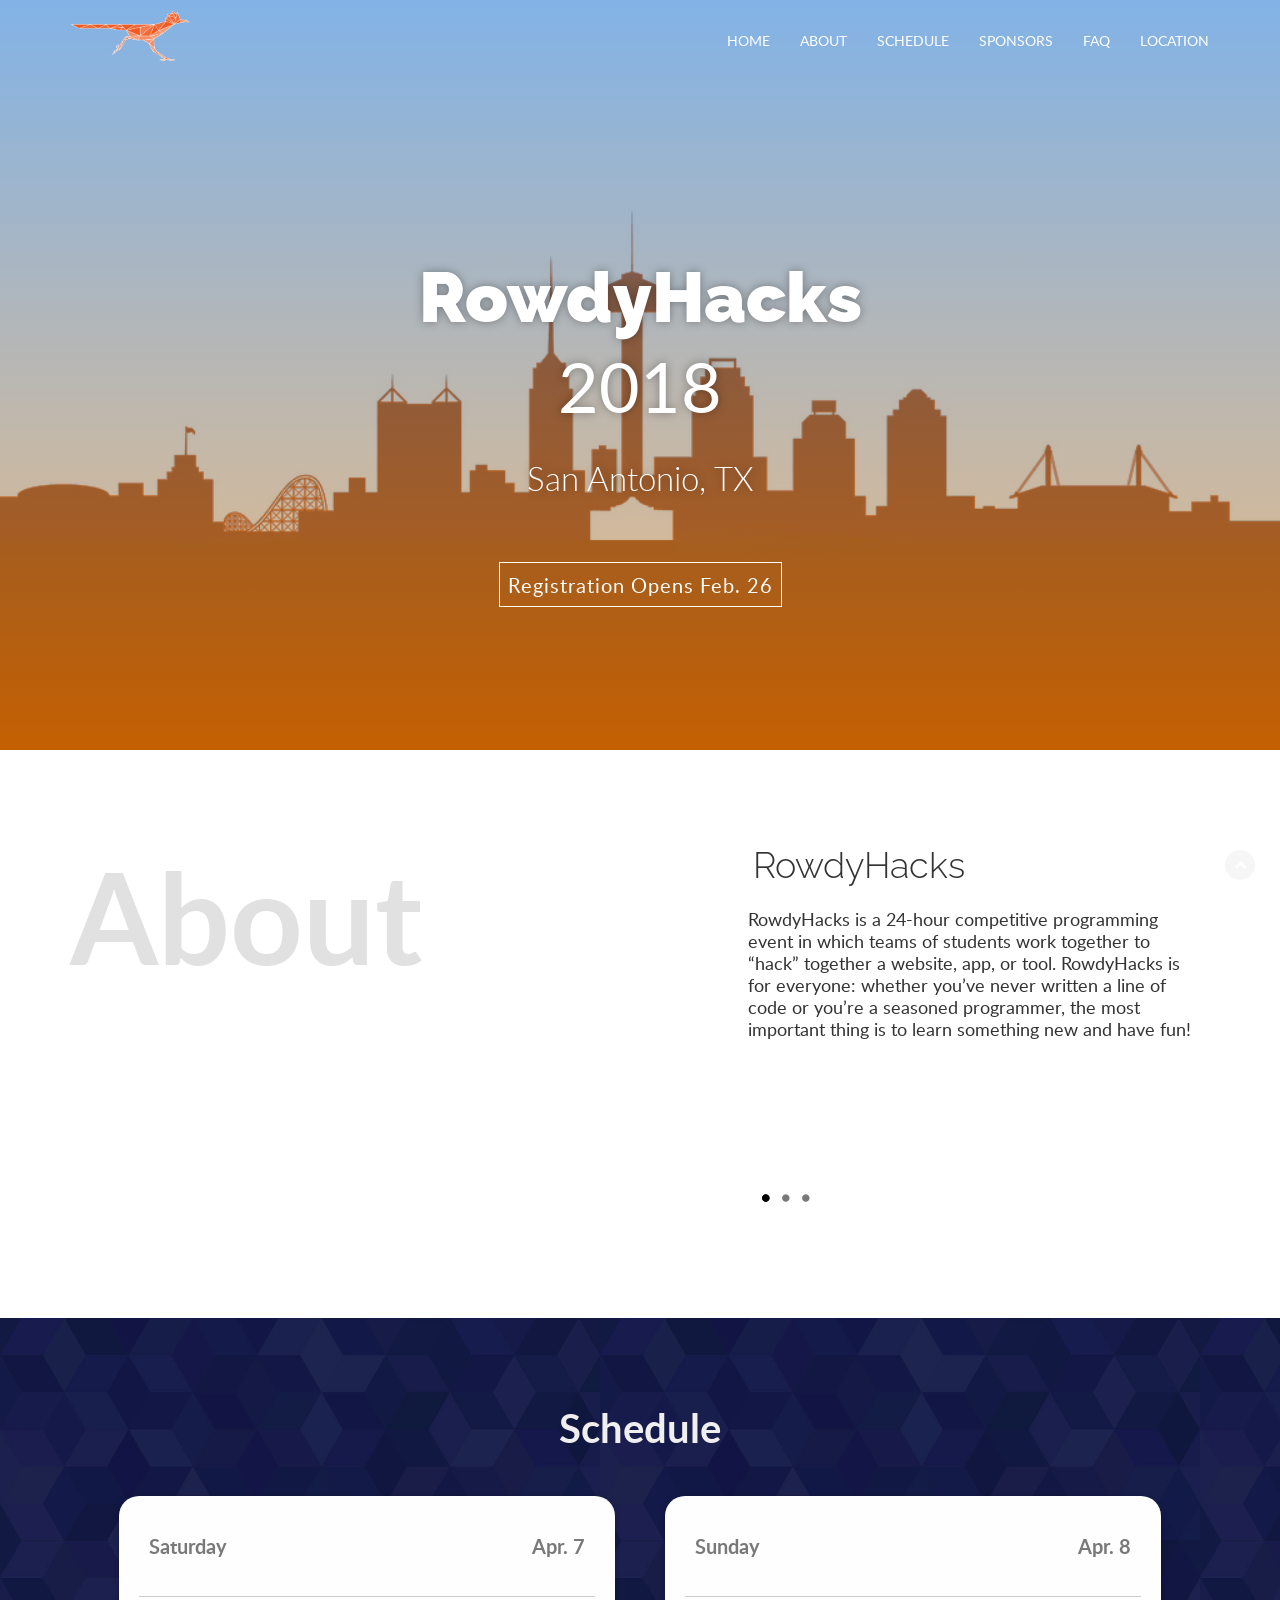
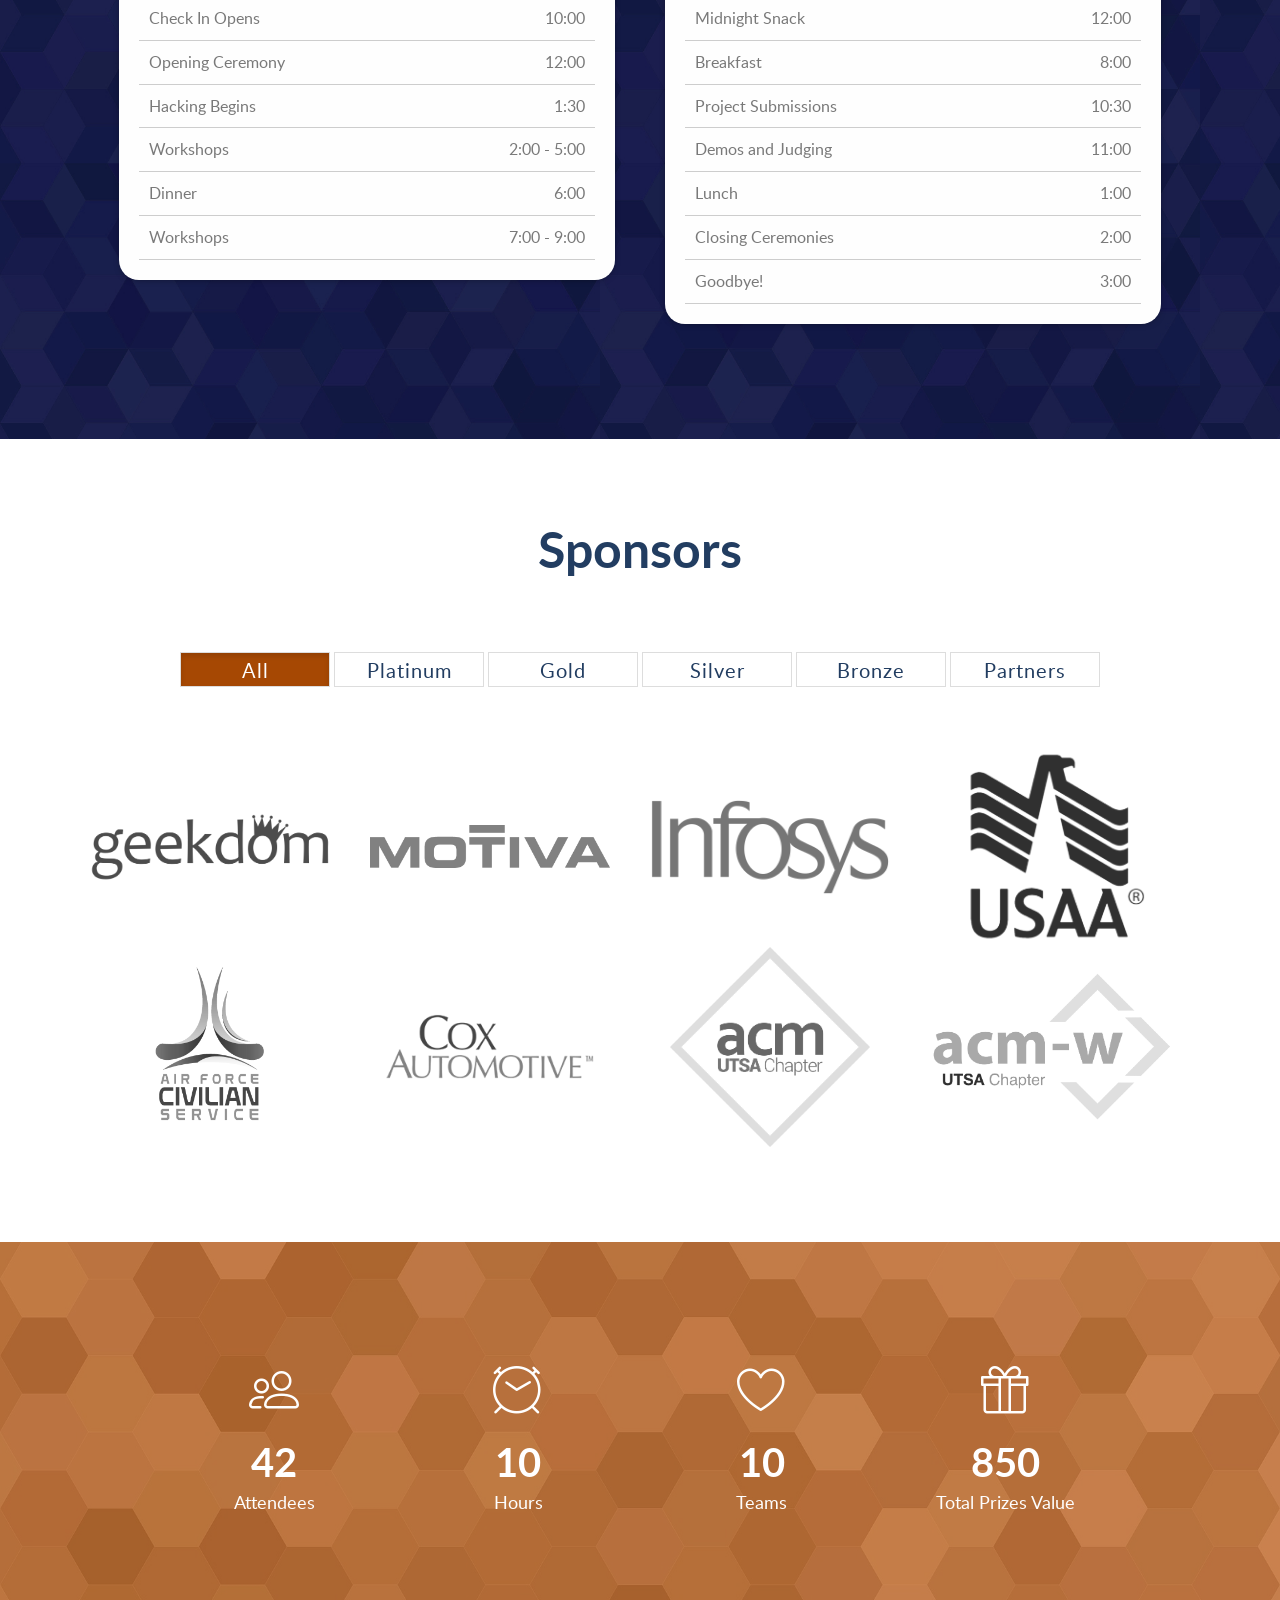
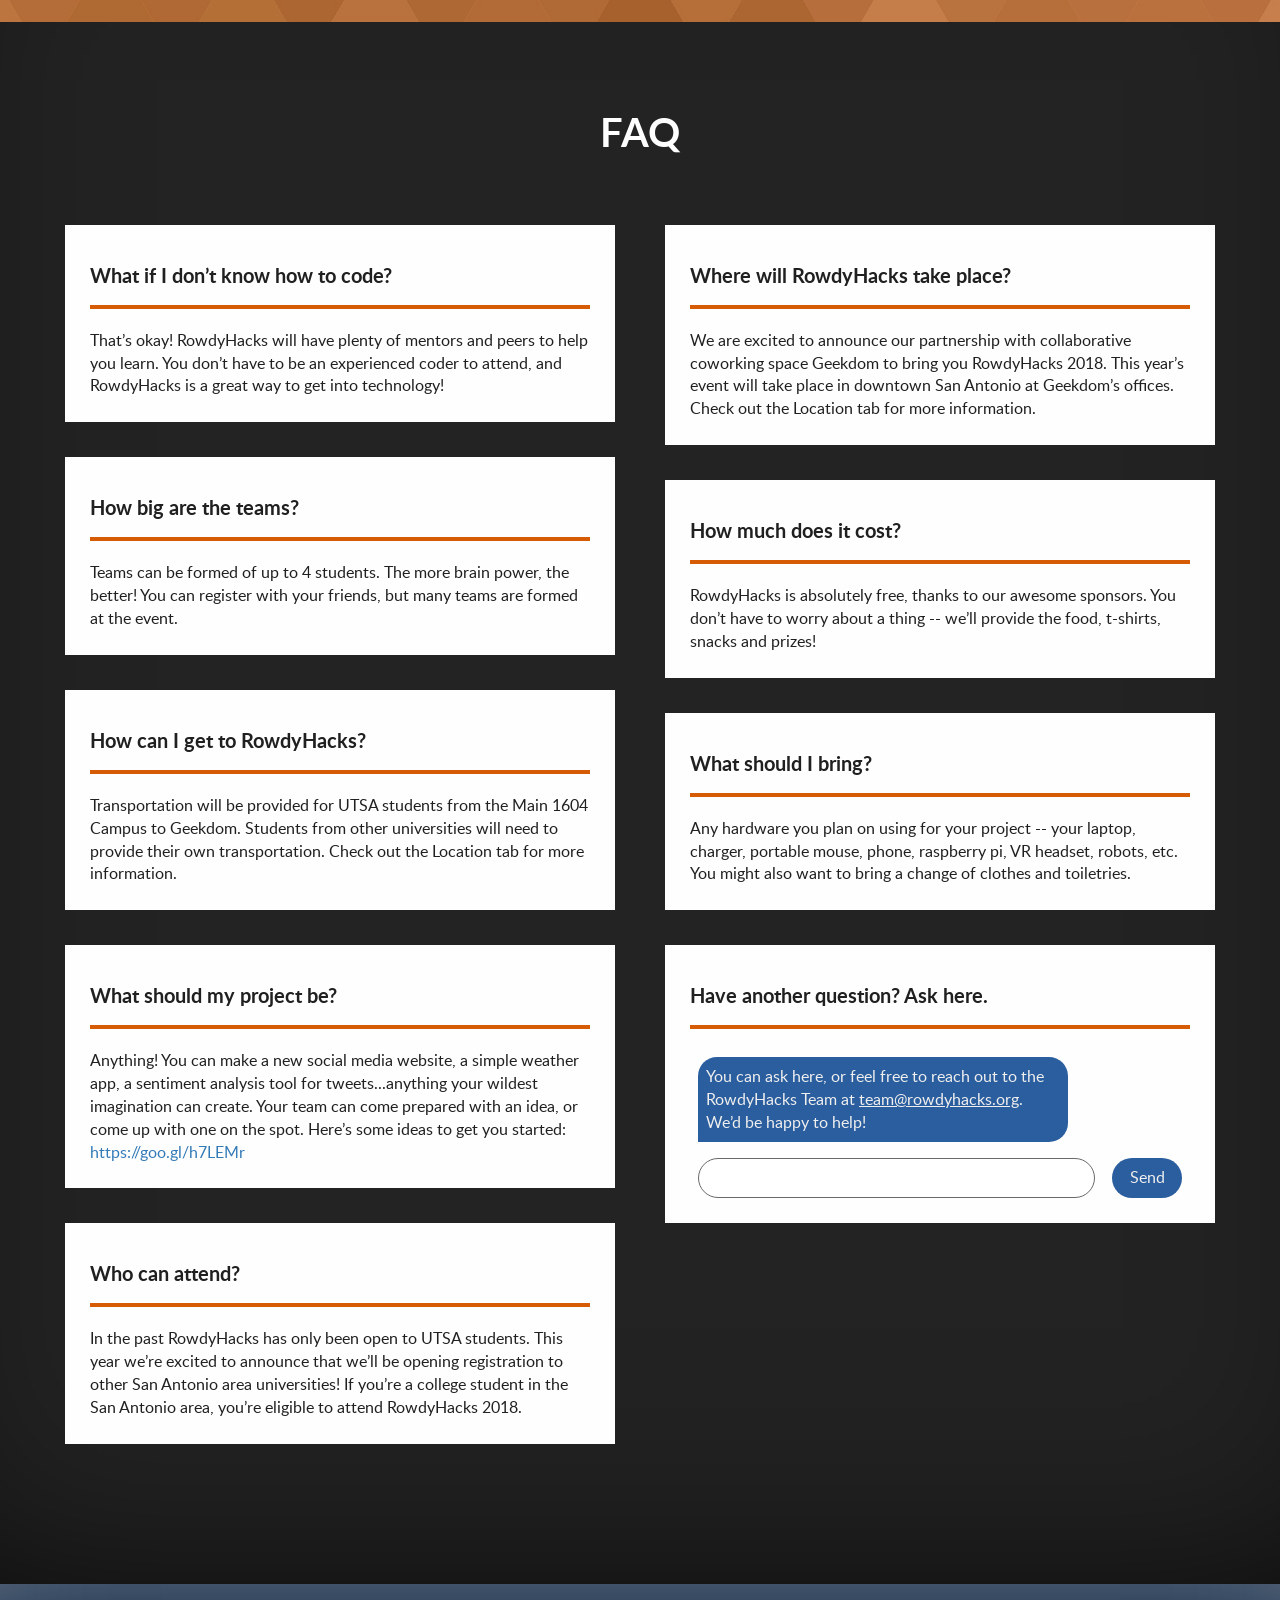
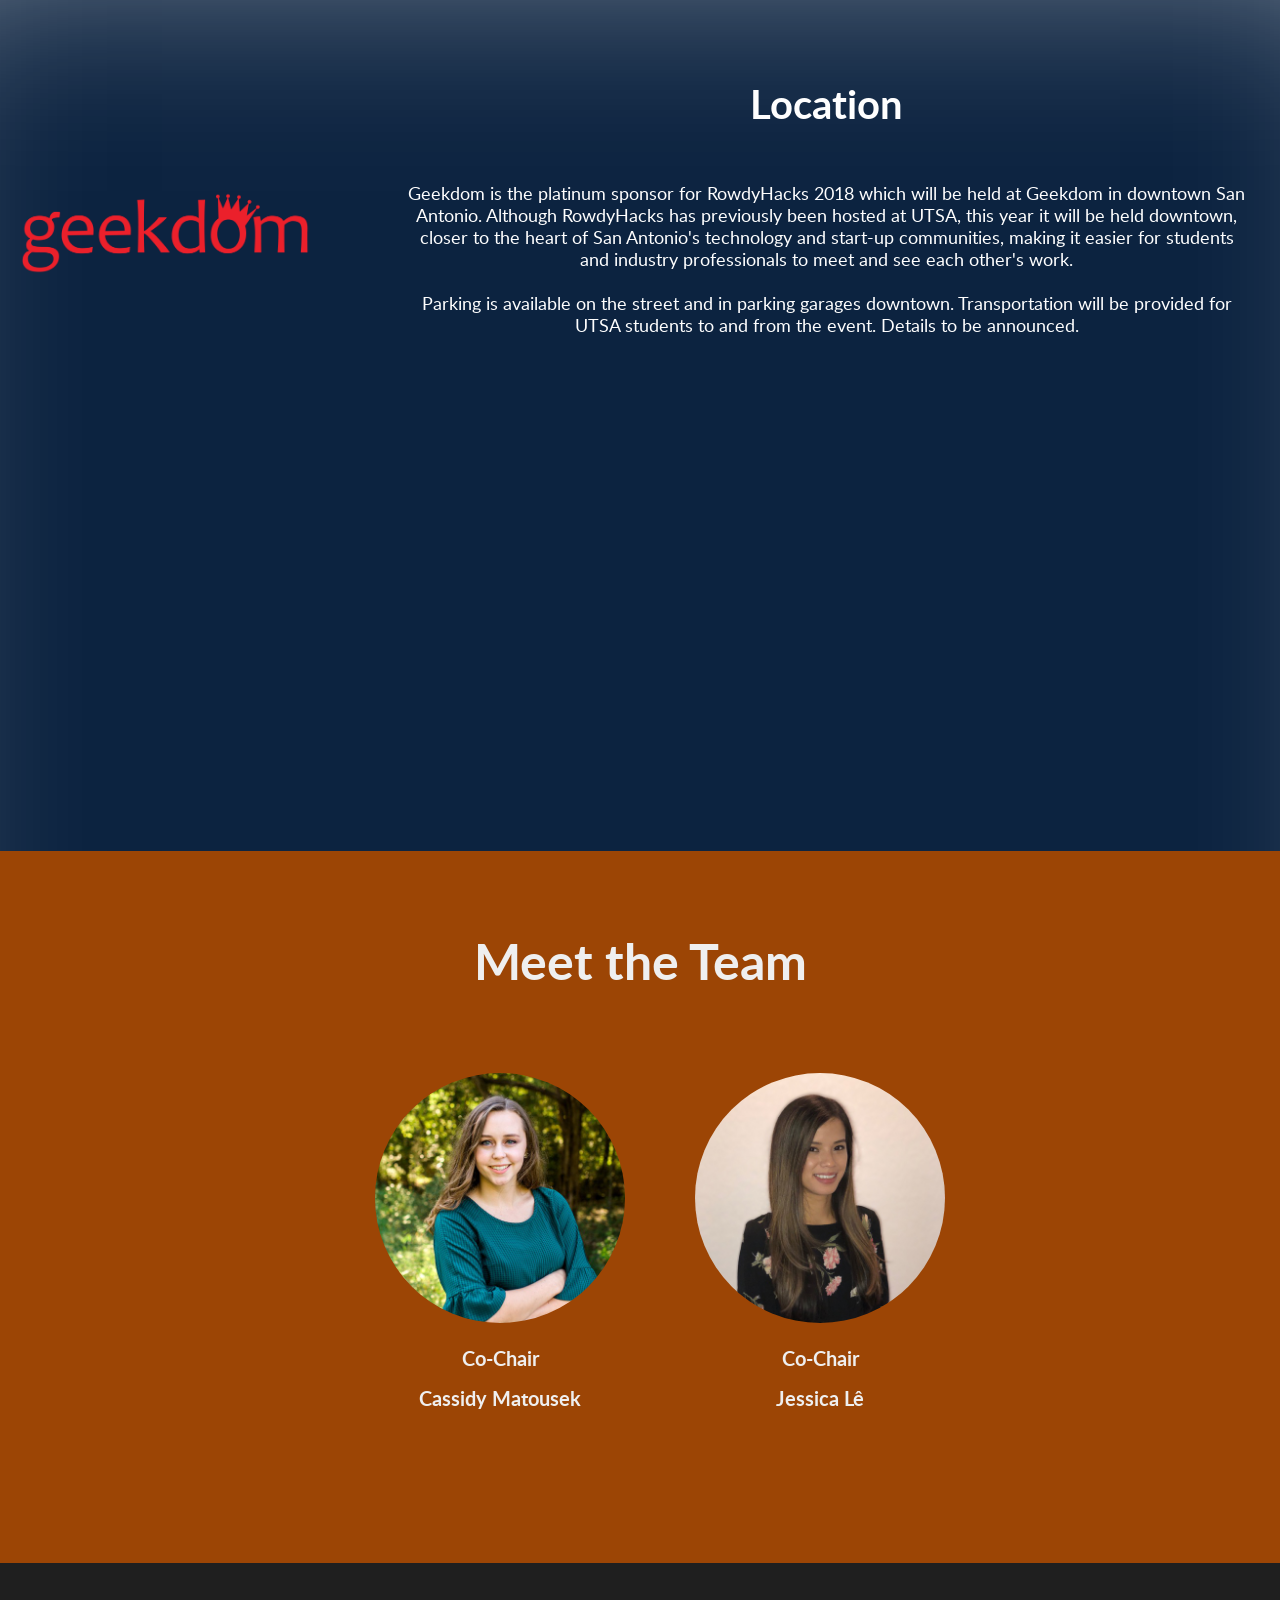
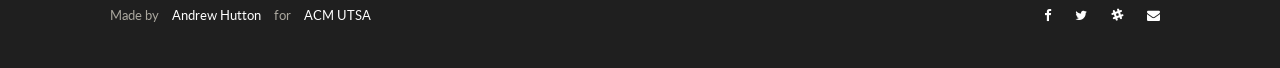
==== commit 125aab04: "Minor bug fixes" ====
--- a/index.html
+++ b/index.html
@@ -482,7 +482,7 @@
                                         <!--<div style="border-style:solid;border-sidth:5px;border-color:#202020;color:#202020;padding:1px 10px;border-radius:100px;display:inline-block;width:29px;height:29px;text-align:center;"><b>i</b></div>-->
                                     </div>
                                     <div class="single_about_content" style="padding:10px;">
-                                        <h3 style="display:inline;font-family:'Raleway';font-size:40px;margin:20px;">
+                                        <h3 style="display:inline;font-family:'Raleway';font-size:36px;margin:20px 5px;">
                                             RowdyHacks
                                         </h3>
                                         <br />
@@ -695,7 +695,7 @@
                                         <div class="mix-logo" style="background-image:url('assets/images/geekdom.png');">
                                         </div>
                                         <div class="mix-description">
-                                            Geekdom is a platinum sponsor.
+                                            Geekdom is our platinum sponsor.
                                         </div>
                                     </div>
                                 </a>
@@ -784,6 +784,15 @@
                         </div>
                         <div id="mixcontent-mobile" class="mixcontent" style="overflow:visible;padding:20px;">
                             <div class="row">
+                                <a href="http://geekdom.com/">
+                                    <div class="col-xs-12 hidden-sm-up mix cat0 no-padding">
+                                        <div style="background-image:url('assets/images/geekdom.png');">
+                                        </div>
+                                        <div>
+                                            Geekdom is our platinum sponsor.
+                                        </div>
+                                    </div>
+                                </a>
                                 <a href="https://www.motiva.com/">
                                     <div class="col-xs-12 hidden-sm-up mix cat3 no-padding">
                                         <div style="background-image:url('assets/images/motiva.png');">
@@ -802,6 +811,15 @@
                                         </div>
                                     </div>
                                 </a>
+                                <a href="http://usaa.com">
+                                    <div class="hidden-sm-up col-xs-12 mix cat2 no-padding">
+                                        <div style="background-image:url('assets/images/usaa.png');">
+                                        </div>
+                                        <div>
+                                            The mission of the association is to facilitate the financial security of its members, associates, and their families through provision of a full range of highly competitive financial products and services; in so doing, usaa seeks to be the provider of choice for the military community.
+                                        </div>
+                                    </div>
+                                </a>
                                 <a href="https://www.coxautoinc.com/">
                                     <div class="col-xs-12 hidden-sm-up mix cat1 no-padding">
                                         <div style="background-image:url('assets/images/cox.png');">
@@ -817,24 +835,6 @@
                                         </div>
                                         <div>
                                             Infosys is a bronze sponsor.
-                                        </div>
-                                    </div>
-                                </a>
-                                <a href="http://geekdom.com/">
-                                    <div class="col-xs-12 hidden-sm-up mix cat0 no-padding">
-                                        <div style="background-image:url('assets/images/geekdom.png');">
-                                        </div>
-                                        <div>
-                                            Geekdom is a platinum sponsor.
-                                        </div>
-                                    </div>
-                                </a>
-                                <a href="http://usaa.com">
-                                    <div class="hidden-sm-up col-xs-12 mix cat2 no-padding">
-                                        <div style="background-image:url('assets/images/usaa.png');">
-                                        </div>
-                                        <div>
-                                            The mission of the association is to facilitate the financial security of its members, associates, and their families through provision of a full range of highly competitive financial products and services; in so doing, usaa seeks to be the provider of choice for the military community.
                                         </div>
                                     </div>
                                 </a>
@@ -1076,21 +1076,21 @@
             <div class="container-fluid">
                 <div class="row">
                     <div class="sections">
-                        <div class="row">
+                        <div class="row" style="max-width:100vw;">
                             <div class="col-sm-3 hidden-xs-down">
                             </div>
                             <div class="col-sm-9 col-xs-12">
-                                <h2 style="text-align:center;">
-                                    Location
+                                <h2 style="text-align:center;padding:10px 0% 10px 9%;">
+                                     Location
                                 </h2>
                             </div>
                         </div>
-                        <div class="row">
+                        <div class="row" style="max-width:100vw;text-align:center;">
                             <div class="col-sm-3 col-xs-12">
                                 <img src="assets/images/geekdom.png" style="max-width:100%;margin:20px;" />
                             </div>
                             <div class="col-sm-9 col-xs-12">
-                                <p style="text-align:center;padding:10px 9%;">
+                                <p style="text-align:center;padding:10px 0% 10px 9%;">
                                     Geekdom is the platinum sponsor for RowdyHacks 2018 which will be held at Geekdom in downtown San Antonio. Although RowdyHacks has previously been hosted at UTSA, this year it will be held downtown, closer to the heart of San Antonio's technology and start-up communities, making it easier for students and industry professionals to meet and see each other's work.
                                         <br />
                                         <br />
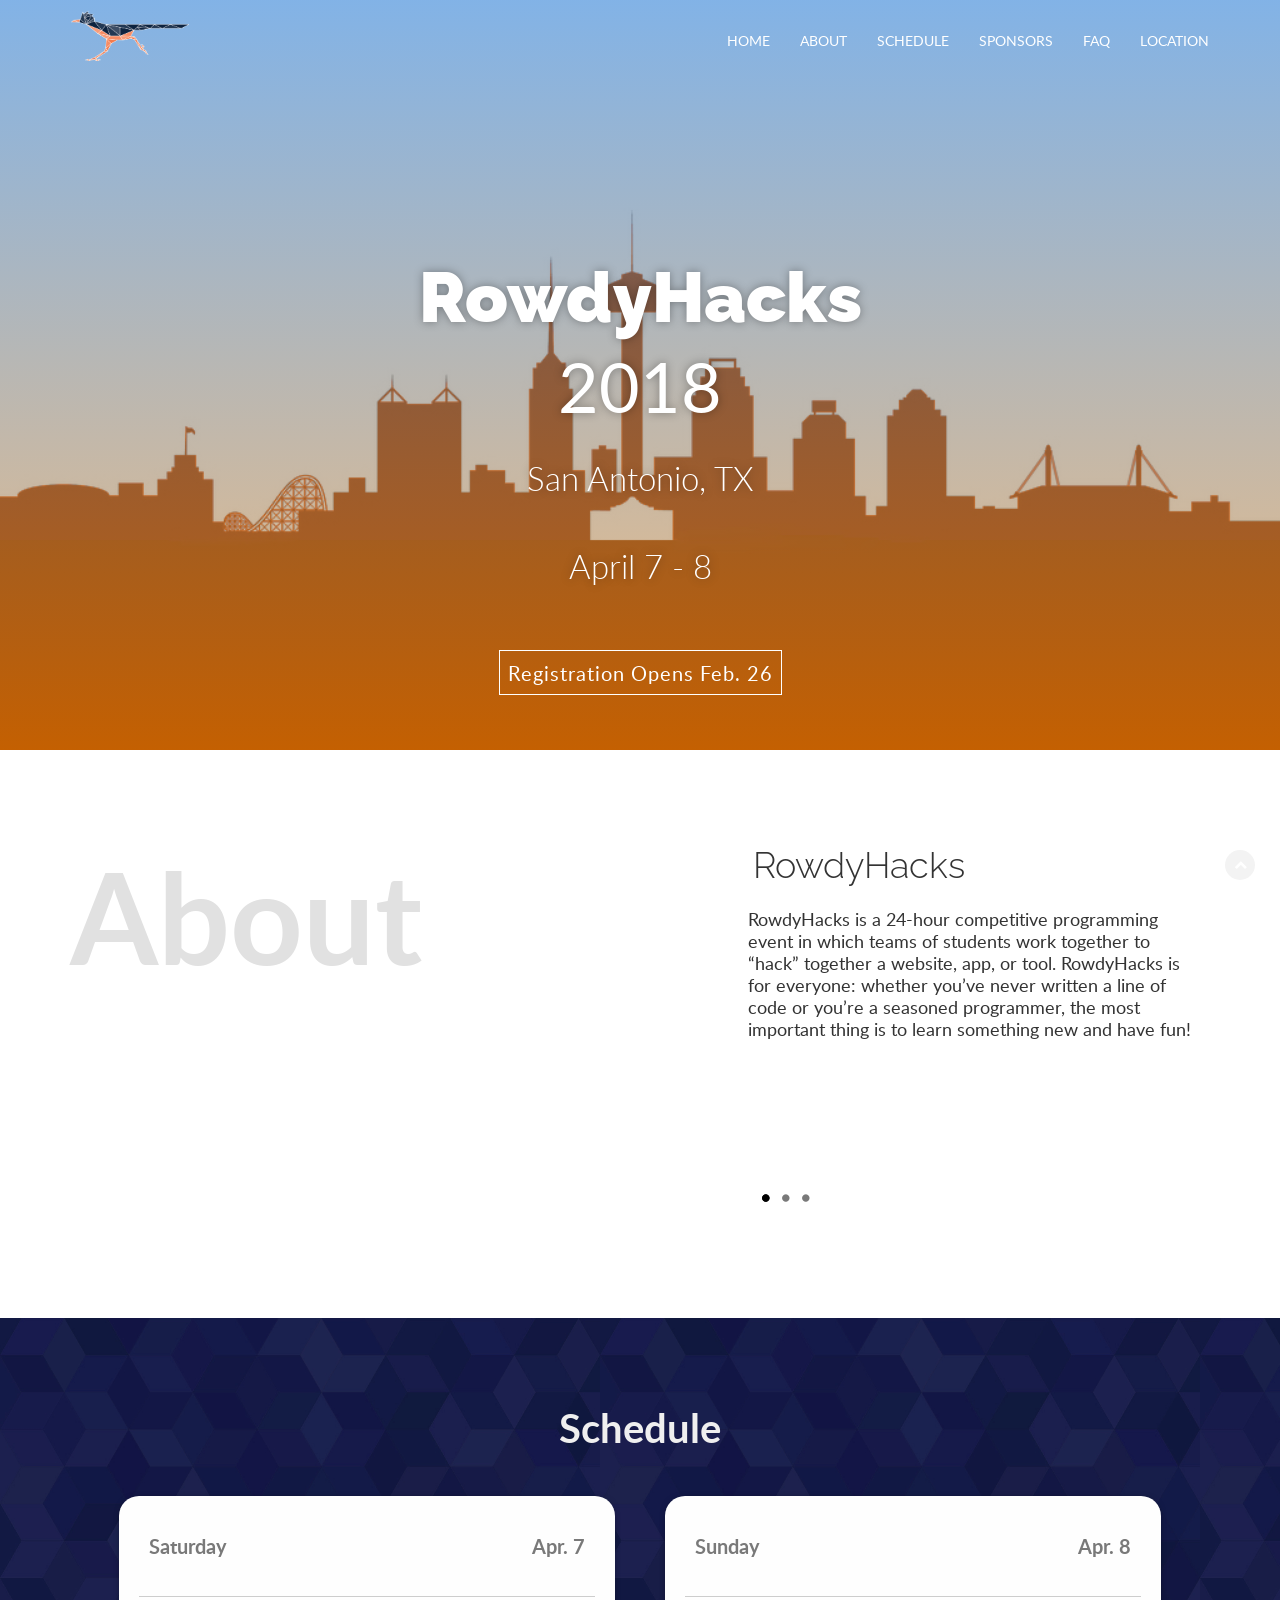
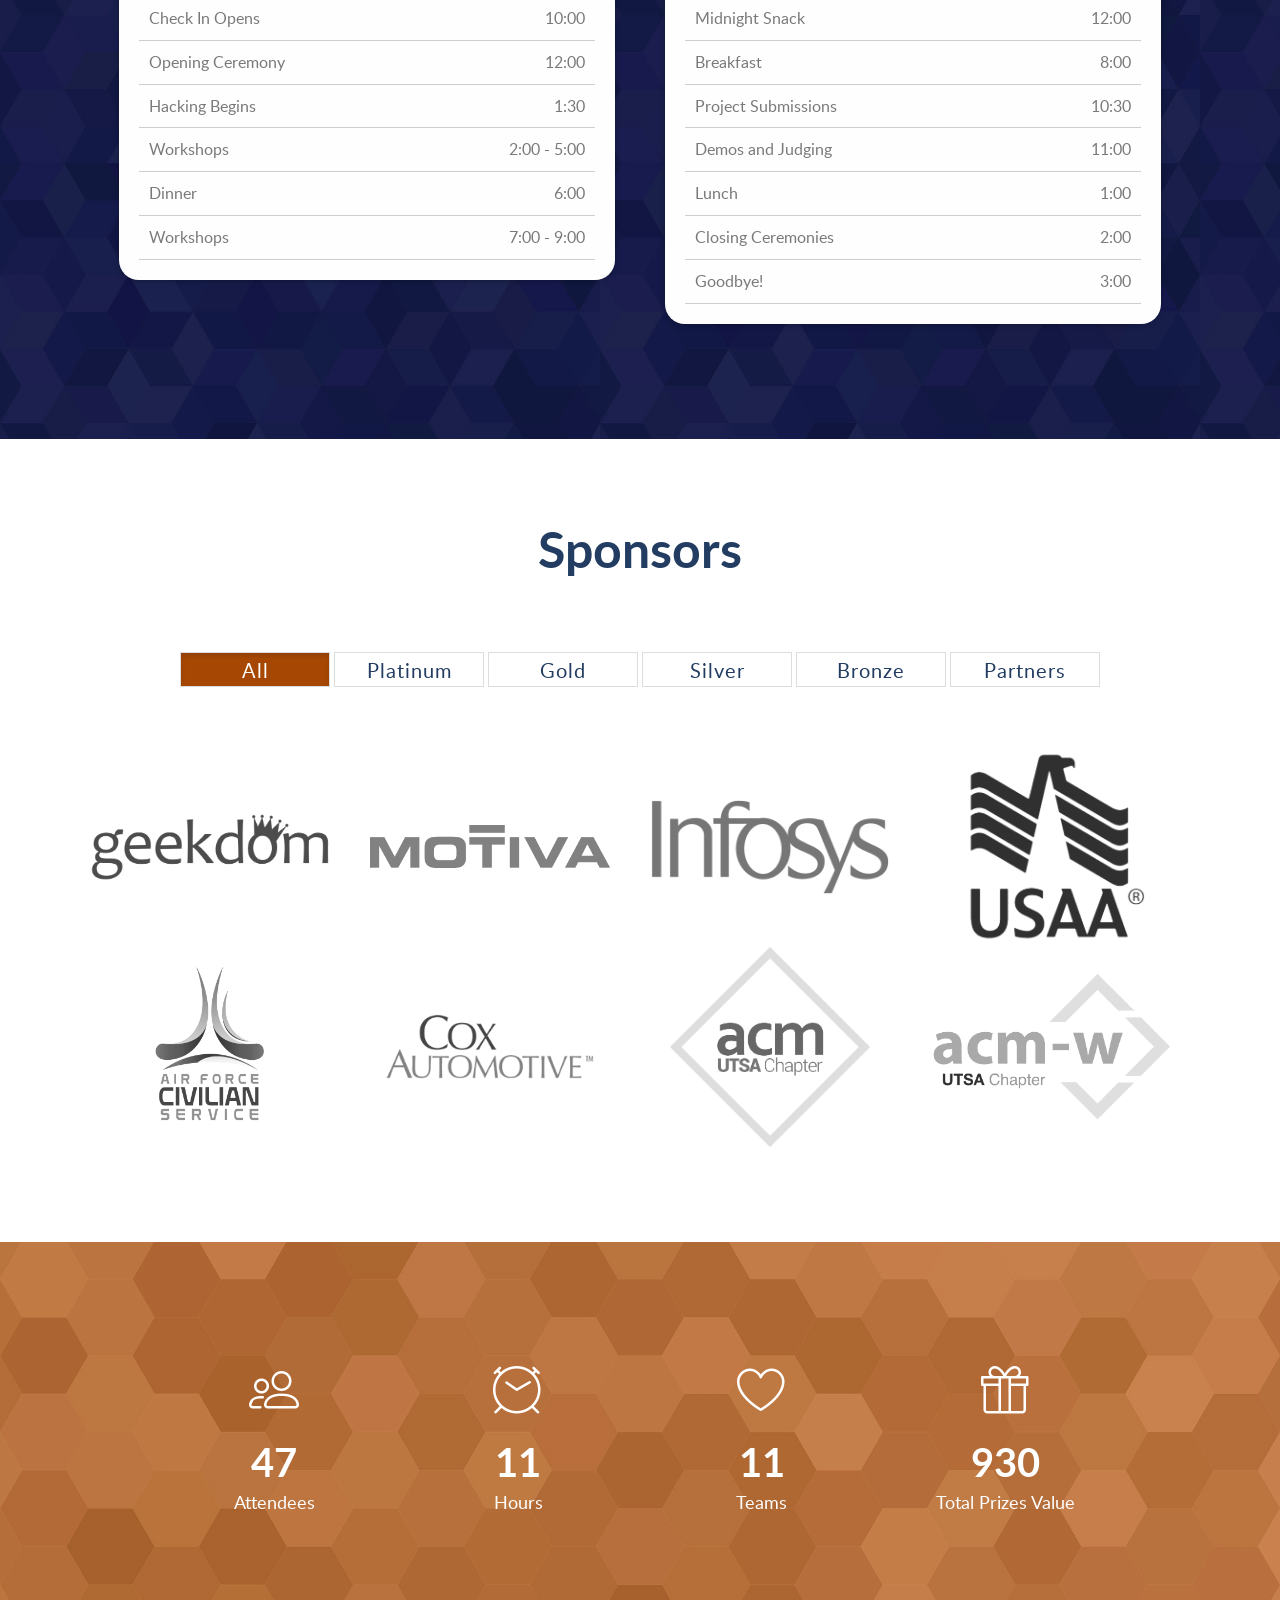
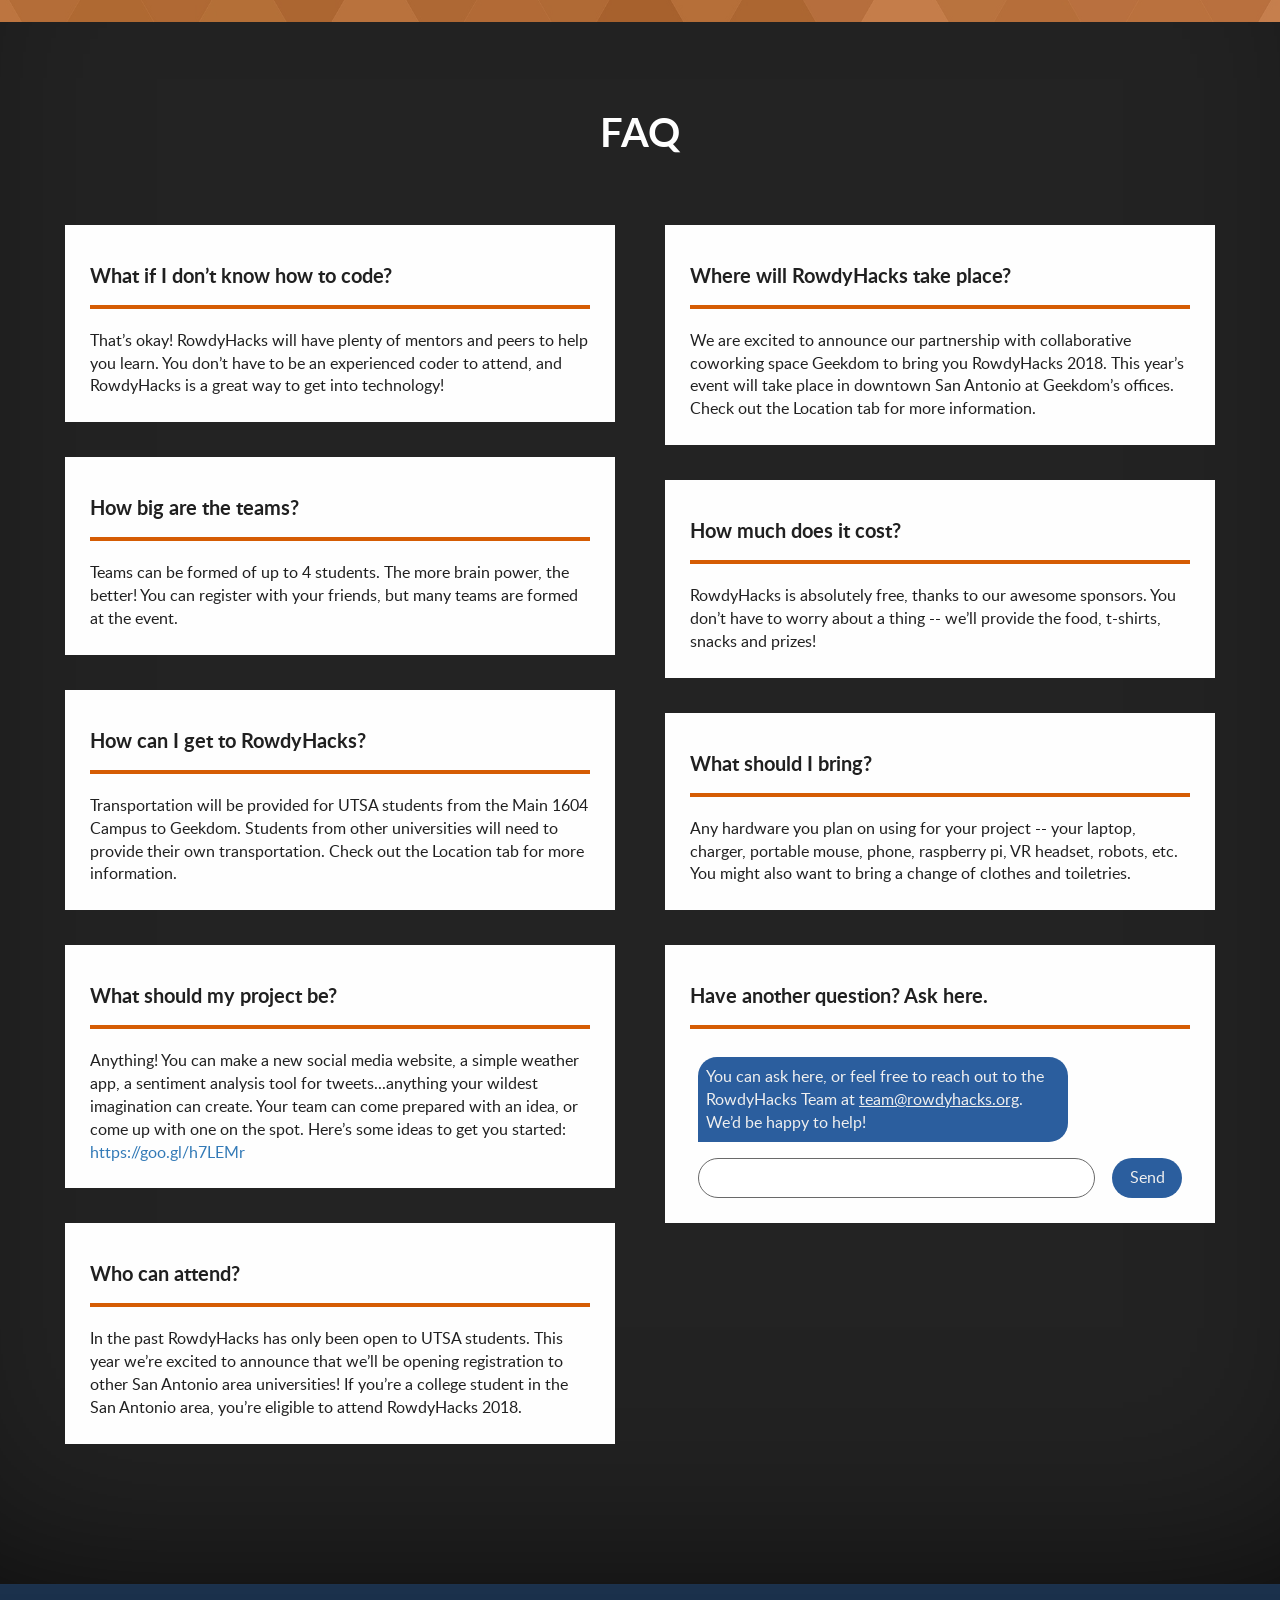
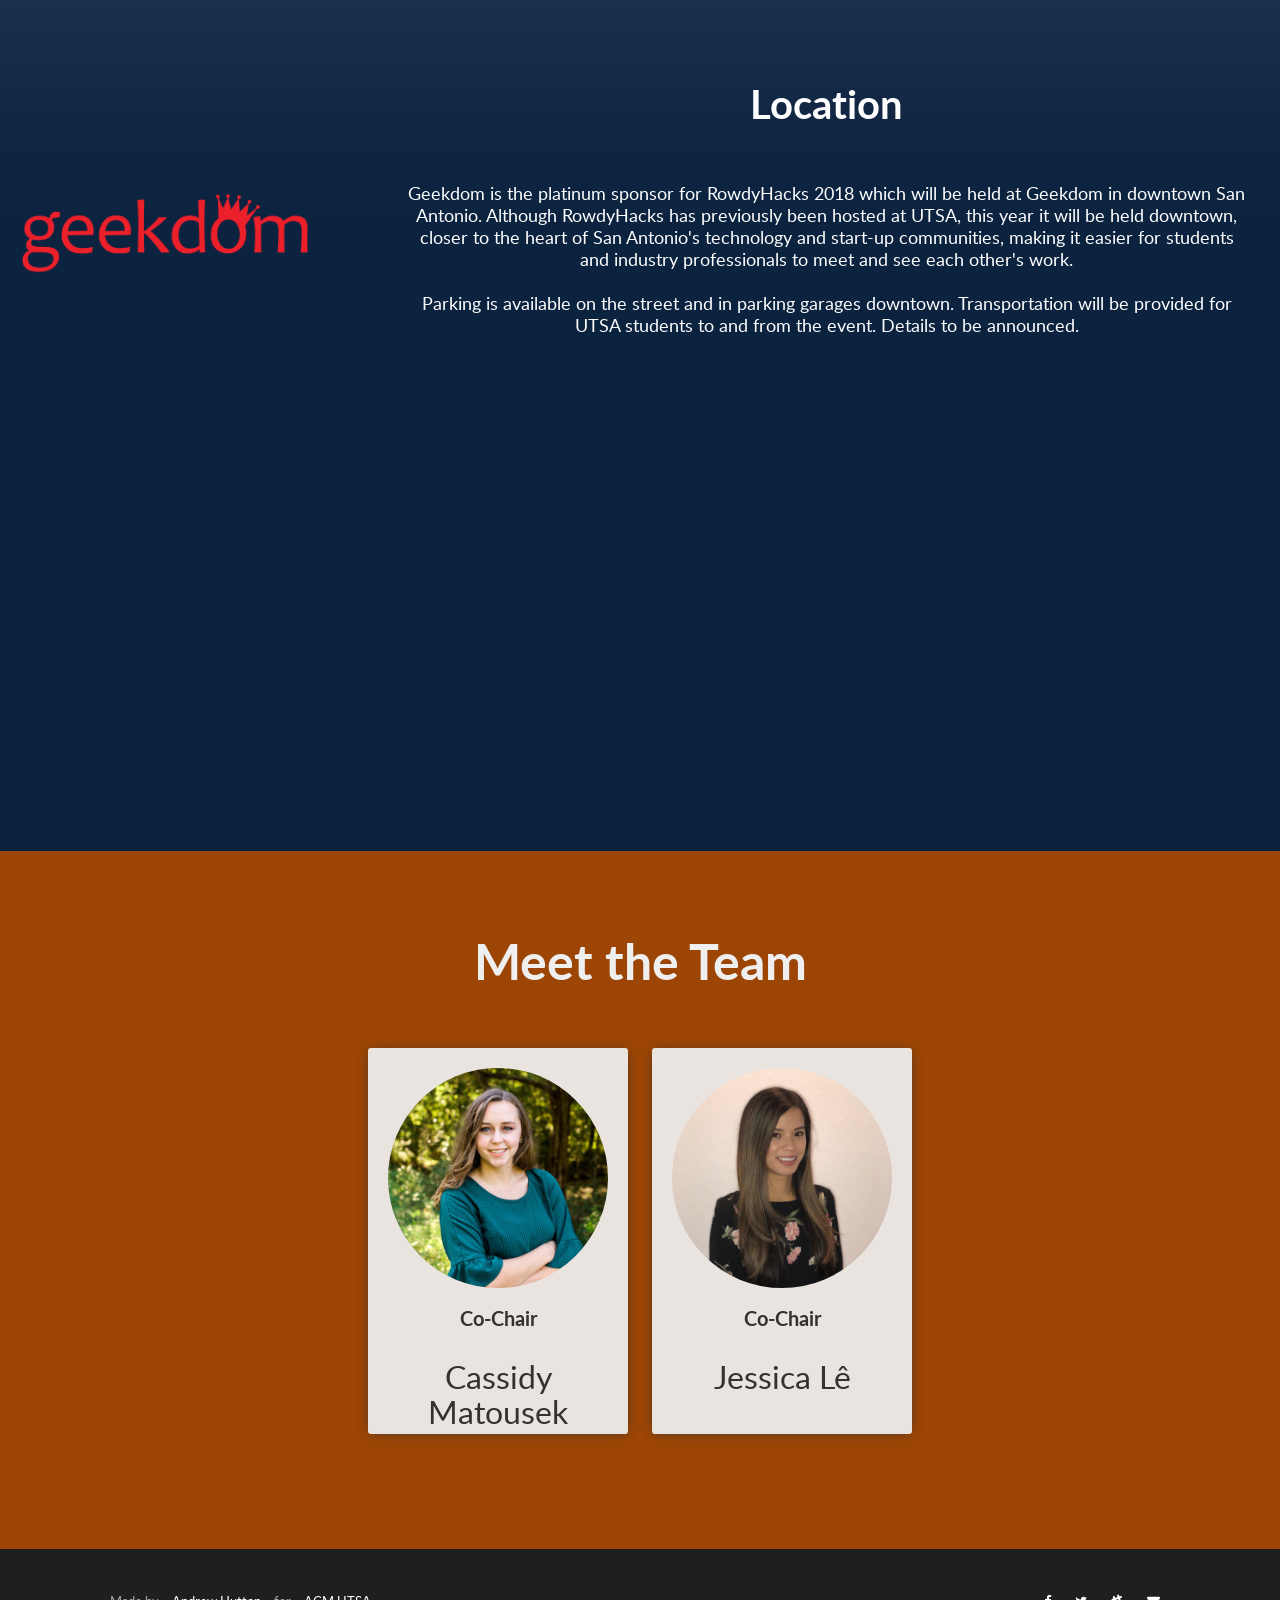
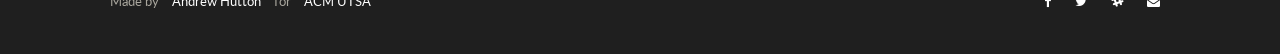
==== commit db956188: "Content Updates and Bug Fixes" ====
--- a/index.html
+++ b/index.html
@@ -404,7 +404,7 @@
                                             <span class="icon-bar"></span>
                                         </button>
                                         <a class="navbar-brand" href="#home">
-                                            <img src="assets/images/rowdyhacks_logo.png" style="height:50px;margin-top:-20px;width:148px;-webkit-transform: scaleX(-1);transform: scaleX(-1);" />
+                                            <img src="assets/images/rowdyhacks_logo.png" style="height:50px;margin-top:-20px;width:148px;/*-webkit-transform: scaleX(-1);transform: scaleX(-1);*/" />
                                             <!--
                                             <div style="display:inline-block;font-family:'Yellowtail';font-size:24px;position:relative;top:-3px;color:#fefefe;">
                                                 RowdyHacks
@@ -450,6 +450,7 @@
                                     <div class="main_home">
                                         <h1><div style="font-family:'Raleway';font-weight:900;display:inline;">RowdyHacks</div><br />2018</h1>
                                         <p class="subtitle">San Antonio, TX</p>
+                                        <p class="subtitle">April 7 - 8</p>
                                         <div class="home_btn">
                                             <a class="btn btn-md" id="sign-up-btn" onclick="preventDefault();">Registration Opens Feb. 26</a>
                                         </div>
@@ -1114,28 +1115,30 @@
                                 Meet the Team
                             </h2>
                         </div>
-                        <div class="row volunteers-container">
-                                <div class="hidden-xs-down col-sm-2 col-md-3">
-                                </div>
+                        <div class="volunteers-container">
                                 <a href="https://www.linkedin.com/in/cassidy-matousek/">
-                                    <div class="col-xs-12 col-sm-4 col-md-3">
-                                        <div class="person-photo" style="background-image:url('assets/images/volunteers/cassidy.jpg');">
-                                        </div>
-                                        <h3>
+                                    <div class="volunteer-card">
+                                        <div class="volunteer-card-photo-container">
+                                            <img src="assets/images/volunteers/cassidy.jpg" class="volunteer-card-photo" />
+                                        </div>
+                                        <h3 class="volunteer-card-title">
                                             Co-Chair
-                                            <br />
+                                        </h3>
+                                        <h4 class="volunteer-card-name">
                                             Cassidy Matousek
                                         </h3>
                                     </div>
                                 </a>
                                 <a href="https://www.linkedin.com/in/jessicavle/">
-                                    <div class="col-xs-12 col-sm-4 col-md-3">
-                                        <div class="person-photo" style="background-image:url('assets/images/volunteers/jessica.jpg');">
-                                        </div>
-                                        <h3>
+                                    <div class="volunteer-card">
+                                        <div class="volunteer-card-photo-container">
+                                            <img src="assets/images/volunteers/jessica.jpg" class="volunteer-card-photo" />
+                                        </div>
+                                        <h3 class="volunteer-card-title">
                                             Co-Chair
-                                            <br />
-                                            Jessica L&ecirc;
+                                        </h3>
+                                        <h4 class="volunteer-card-name">
+                                            Jessica L&ecirc; <div class="volunteer-card-name-spacer" data-void-comment="my apologies regarding this cringy workaround">...........</div>
                                         </h3>
                                     </div>
                                 </a>
--- a/assets/css/style.css
+++ b/assets/css/style.css
@@ -509,9 +509,9 @@
     -moz-transition:all .3s;
     transition:all .3s;
     height: 75px;
-
-}
-
+    -webkit-backdrop-filter:blur(4px);
+    backdrop-filter: blur(4px);
+}
 
 .main_menu_bg{
     margin-top: 0px;
@@ -1173,6 +1173,52 @@
     z-index: 11;
 }
 
+.home_btn {
+    margin-bottom: 30px;
+}
+
+.about-bullet-container {
+    text-align: center;
+    position: absolute;
+    bottom: 0px;
+    padding: 0px 10px;
+    border-radius: 100px;
+    background-color: inherit;
+}
+
+.about-bullet {
+    -webkit-transition: all 200ms ease-in-out;
+    -moz-transition: all 200ms ease-in-out;
+    transition: all 200ms ease-in-out;
+    padding: 2px;
+    display: inline-block;
+    font-size: 20px;
+    cursor: pointer;
+    color: inherit;
+    text-shadow: 0px 0px 0px 0px #000000;
+}
+
+.active-bullet {
+    color: #000000;
+    text-shadow: 0px 0px 0px #000000;
+}
+
+#location {
+    background-color: #0c2340;
+    color: #fefefe;
+    box-shadow: inset 0px 400px 400px -400px #ffffff22;
+}
+#sign-up-btn {
+    text-shadow: 0px 0px 0px #00000000;
+}
+
+#volunteers, .volunteers-container {
+    background-color: #9c4505;
+    color: #efefef;
+    margin-top: -6px;
+    text-align: center;
+}
+/*
 .person-photo {
     border-radius: 2000px;
     min-height: 100px;
@@ -1184,7 +1230,6 @@
     background-size: cover;
     background-repeat: no-repeat;
     background-position: center;
-    /*margin-left: calc(50% - 15px);*/
     padding-top: calc(50% - 15px);
     padding-bottom: calc(50% - 15px);
 }
@@ -1201,62 +1246,126 @@
 }
 
 .volunteers-container > a > div {
-    /*
-    background-color: #efefef;
-    box-shadow: 0px 2px 12px -2px #000000;
-    /**/
     margin: 10px;
     padding: 10px;
 }
 
-.home_btn {
-    margin-bottom: 30px;
-}
-
-.about-bullet-container {
-    text-align: center;
-    position: absolute;
-    bottom: 0px;
-    padding: 0px 10px;
-    border-radius: 100px;
-    background-color: inherit;
-}
-
-.about-bullet {
-    -webkit-transition: all 200ms ease-in-out;
-    -moz-transition: all 200ms ease-in-out;
-    transition: all 200ms ease-in-out;
-    padding: 2px;
-    display: inline-block;
-    font-size: 20px;
-    cursor: pointer;
-    color: inherit;
-    text-shadow: 0px 0px 0px 0px #000000;
-}
-
-.active-bullet {
-    color: #000000;
-    text-shadow: 0px 0px 0px #000000;
-}
-
-#volunteers, .volunteers-container, .volunteers-container a {
-    background-color: #9c4505;
-    color: #efefef;
-    margin-top: -6px;
-}
-
-#location {
-    background-color: #0c2340;
-    color: #fefefe;
-    box-shadow: inset 0px 100px 600px -200px #ffffff;
-}
-#sign-up-btn {
-    text-shadow: 0px 0px 0px #00000000;
-}
-
-
-
-
-
-
-
+*/
+
+.volunteers-container > a {
+    text-decoration: none;
+}
+
+
+
+
+
+.volunteer-card {
+	width: 260px;
+	height: 386px;
+	/*box-shadow: 0px 1px 15px -7px;*/
+	border-radius: 5px;
+	display: inline-block;
+	padding: 20px;
+	text-align: center;
+	/*
+	box-shadow: 0px 1px 11px -3px;
+	border-radius: 3px;
+	background-color: #ffffff;
+	*/
+	margin: 10px;
+	border-radius: 3px;
+	background-color: #efefefef;
+	box-shadow: 0px 1px 11px -3px;
+	color: #323232;
+	clear: all;
+}
+
+.volunteer-card-photo-container {
+	width: 220px;
+	height: 220px;
+	overflow: hidden;
+}
+
+.volunteer-card-photo {
+	width: 220px;
+	height: 220px;
+	border-radius: 1000px;
+}
+
+.volunteer-card-name {
+	padding: 0px;
+	margin: 5px;
+	font-size: 32px;
+}
+
+.volunteer-card-title {
+	padding: 0px;
+	margin: 10px 15px 15px 15px;
+	height: 46px;
+	/*
+	background-color:green;
+	*/
+}
+
+#volunteer-cards-container {
+	text-align: center;
+}
+
+.volunteer-card-name-spacer {
+    display: inline;
+    opacity: 0.0;
+    font-size: inherit;
+}
+
+@media (min-width: 993px) {
+    .volunteer-card-name {
+    	height: 70px;
+    }
+}
+
+@media (max-width: 992px) {
+	.volunteer-card-name-spacer {
+	    display: none;
+	}
+}
+
+
+@media (min-width: 500px) and (max-width: 992px) {
+	.volunteer-card-photo-container, .volunteer-card-photo {
+		width: 190px;
+		height: 190px;
+	}
+	.volunteer-card {
+		width: 210px;
+		height: 306px;
+		margin: 15px;
+		padding: 10px;
+	}
+	.volunteer-card-title {
+		font-size: 20px;
+		height: 38px
+	}
+	.volunteer-card-name {
+	    font-size: 22px;
+	}
+}
+
+@media (max-width: 499px) {
+	.volunteer-card-photo-container, .volunteer-card-photo {
+		width: 250px;
+		height: 250px;
+	}
+	.volunteer-card {
+		width: 290px;
+		height: 373px;
+		margin: 7px 15px 8px 15px;
+	}
+	.volunteer-card {
+		padding: 15px;
+	}
+	.volunteer-card-name {
+	    font-size: 26px;
+	}
+}
+
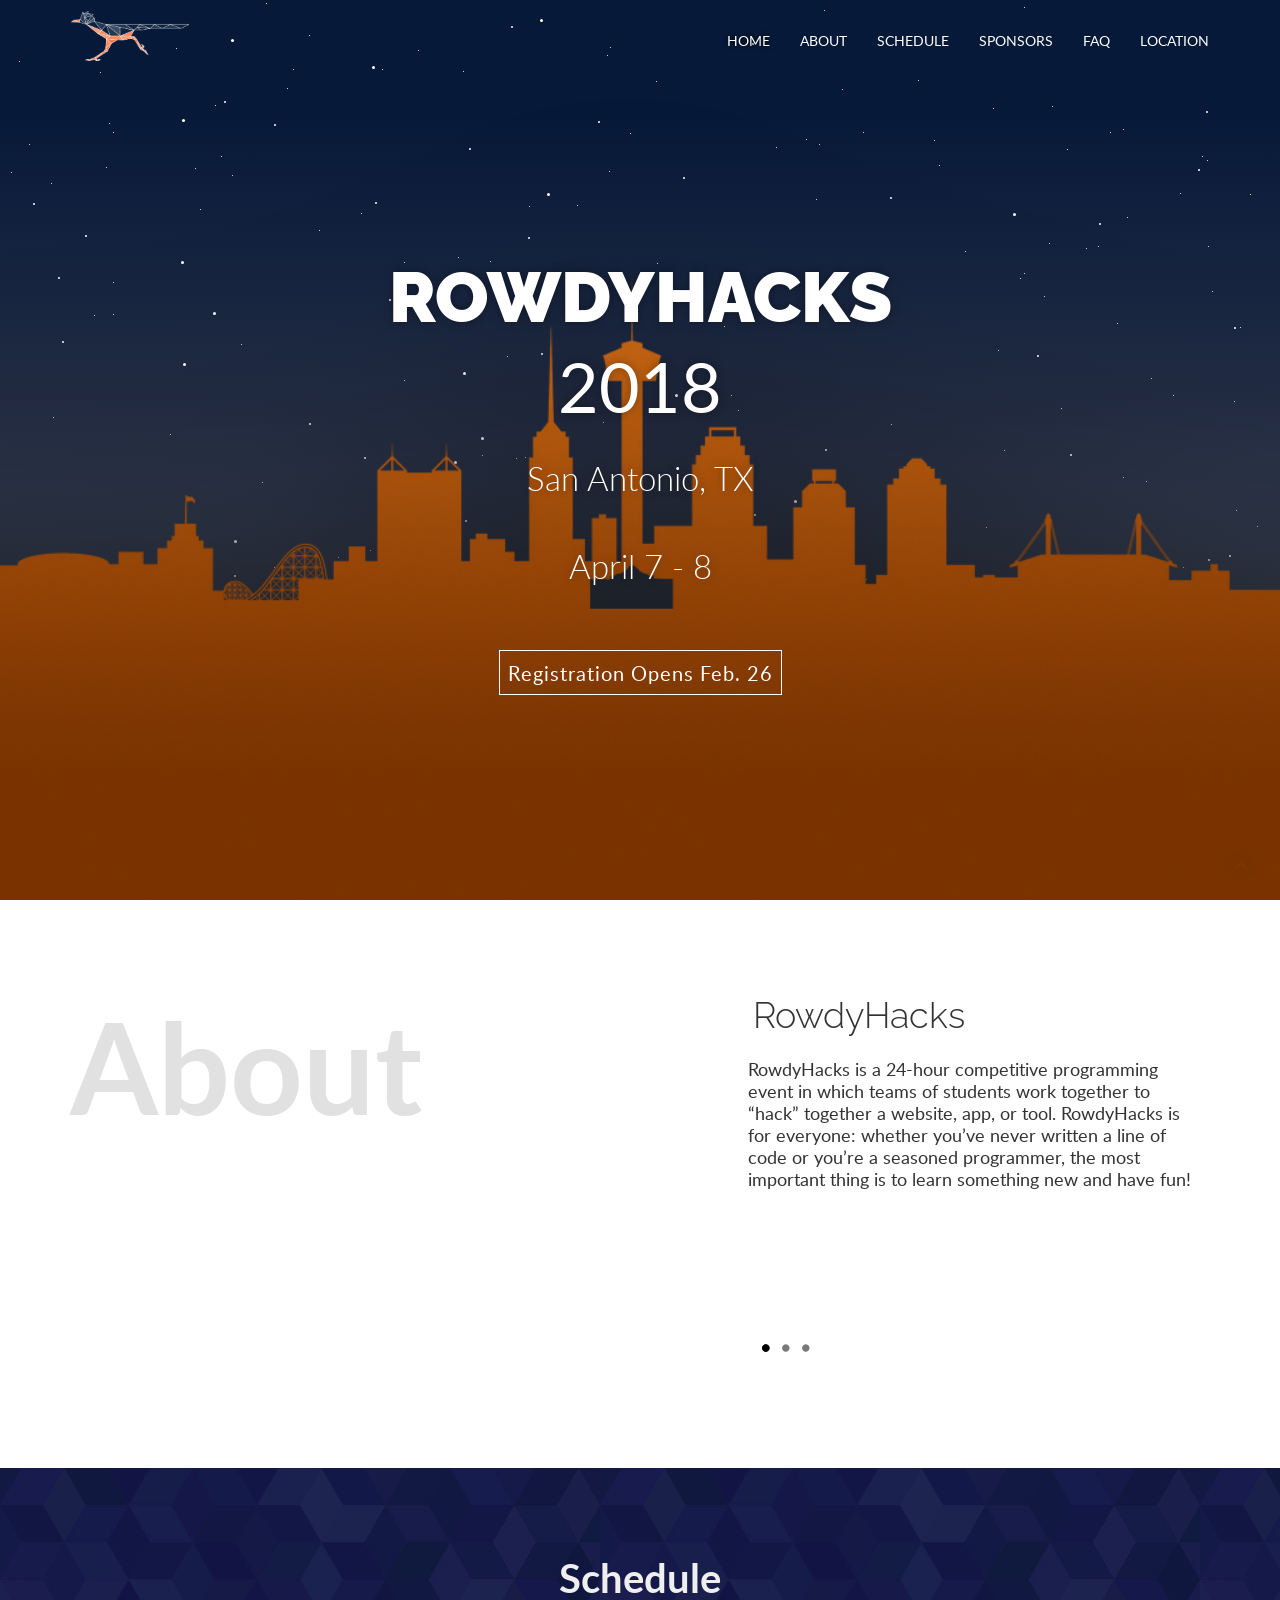
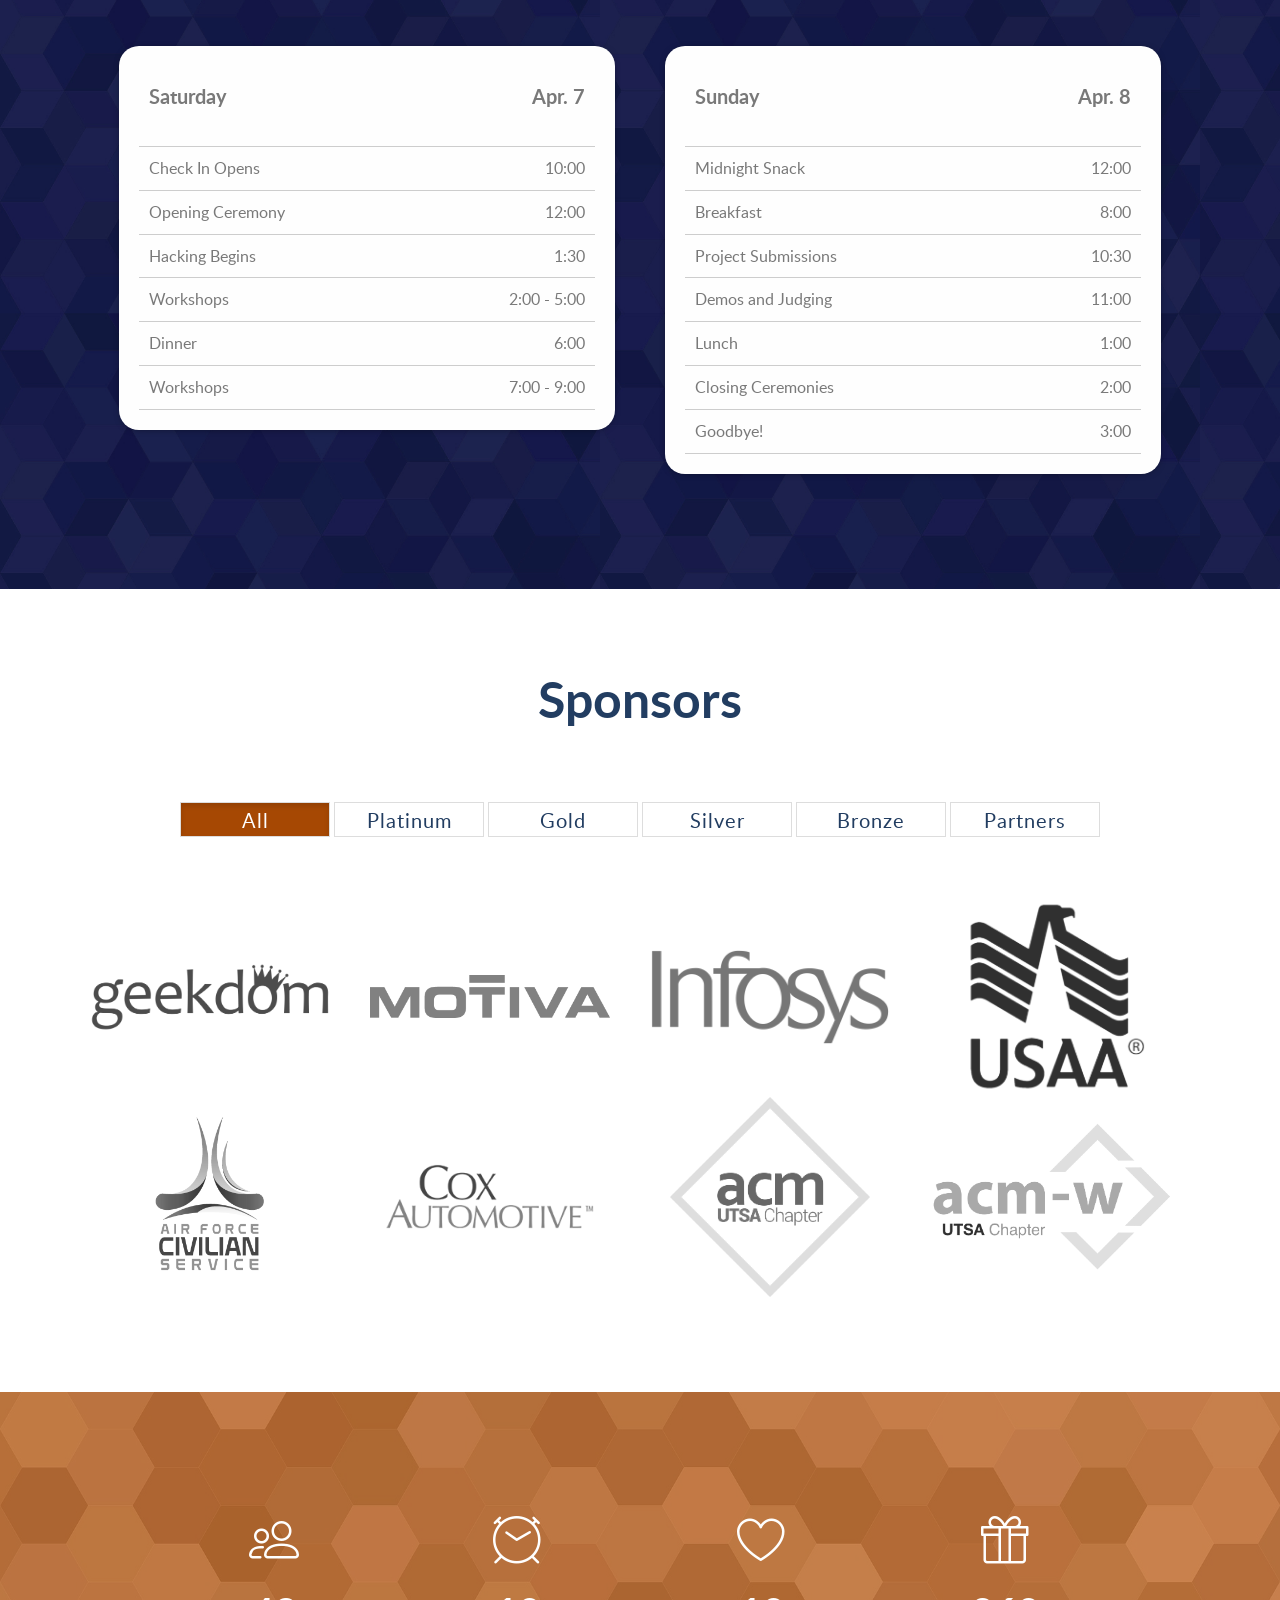
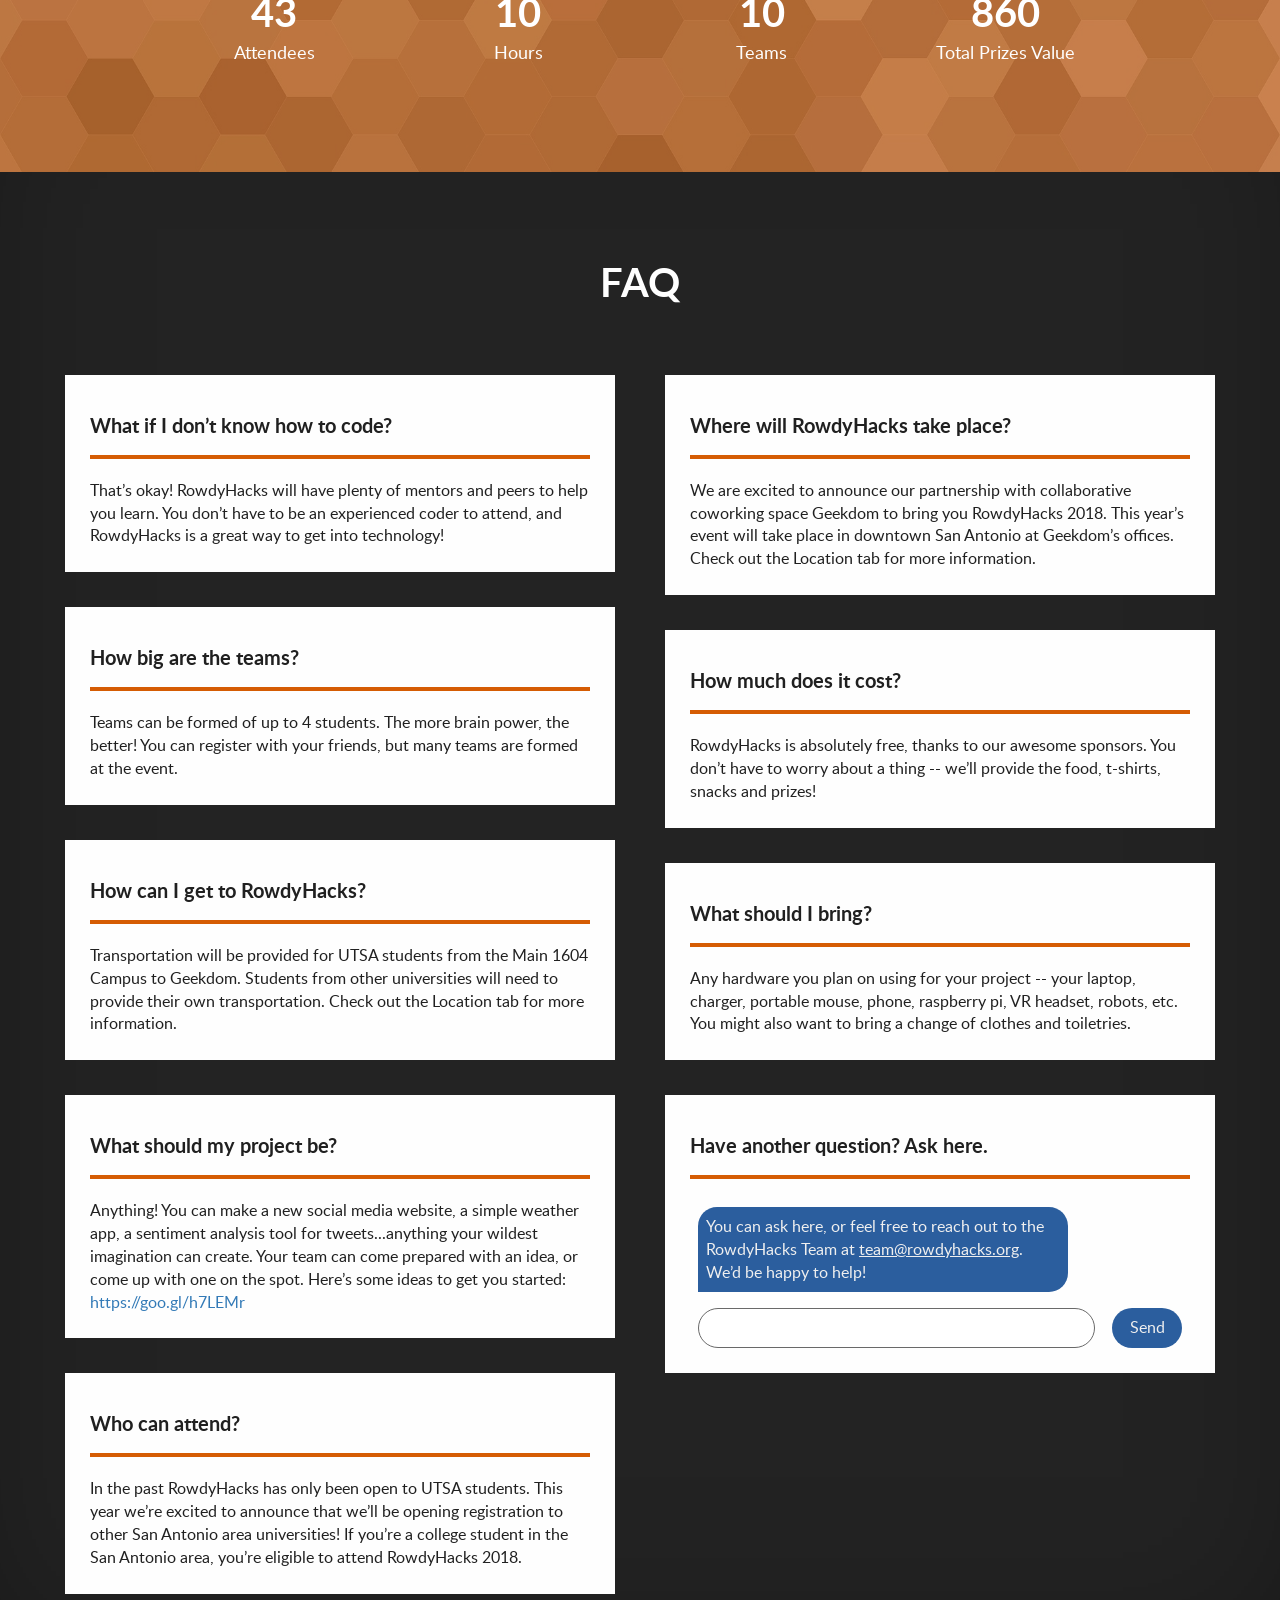
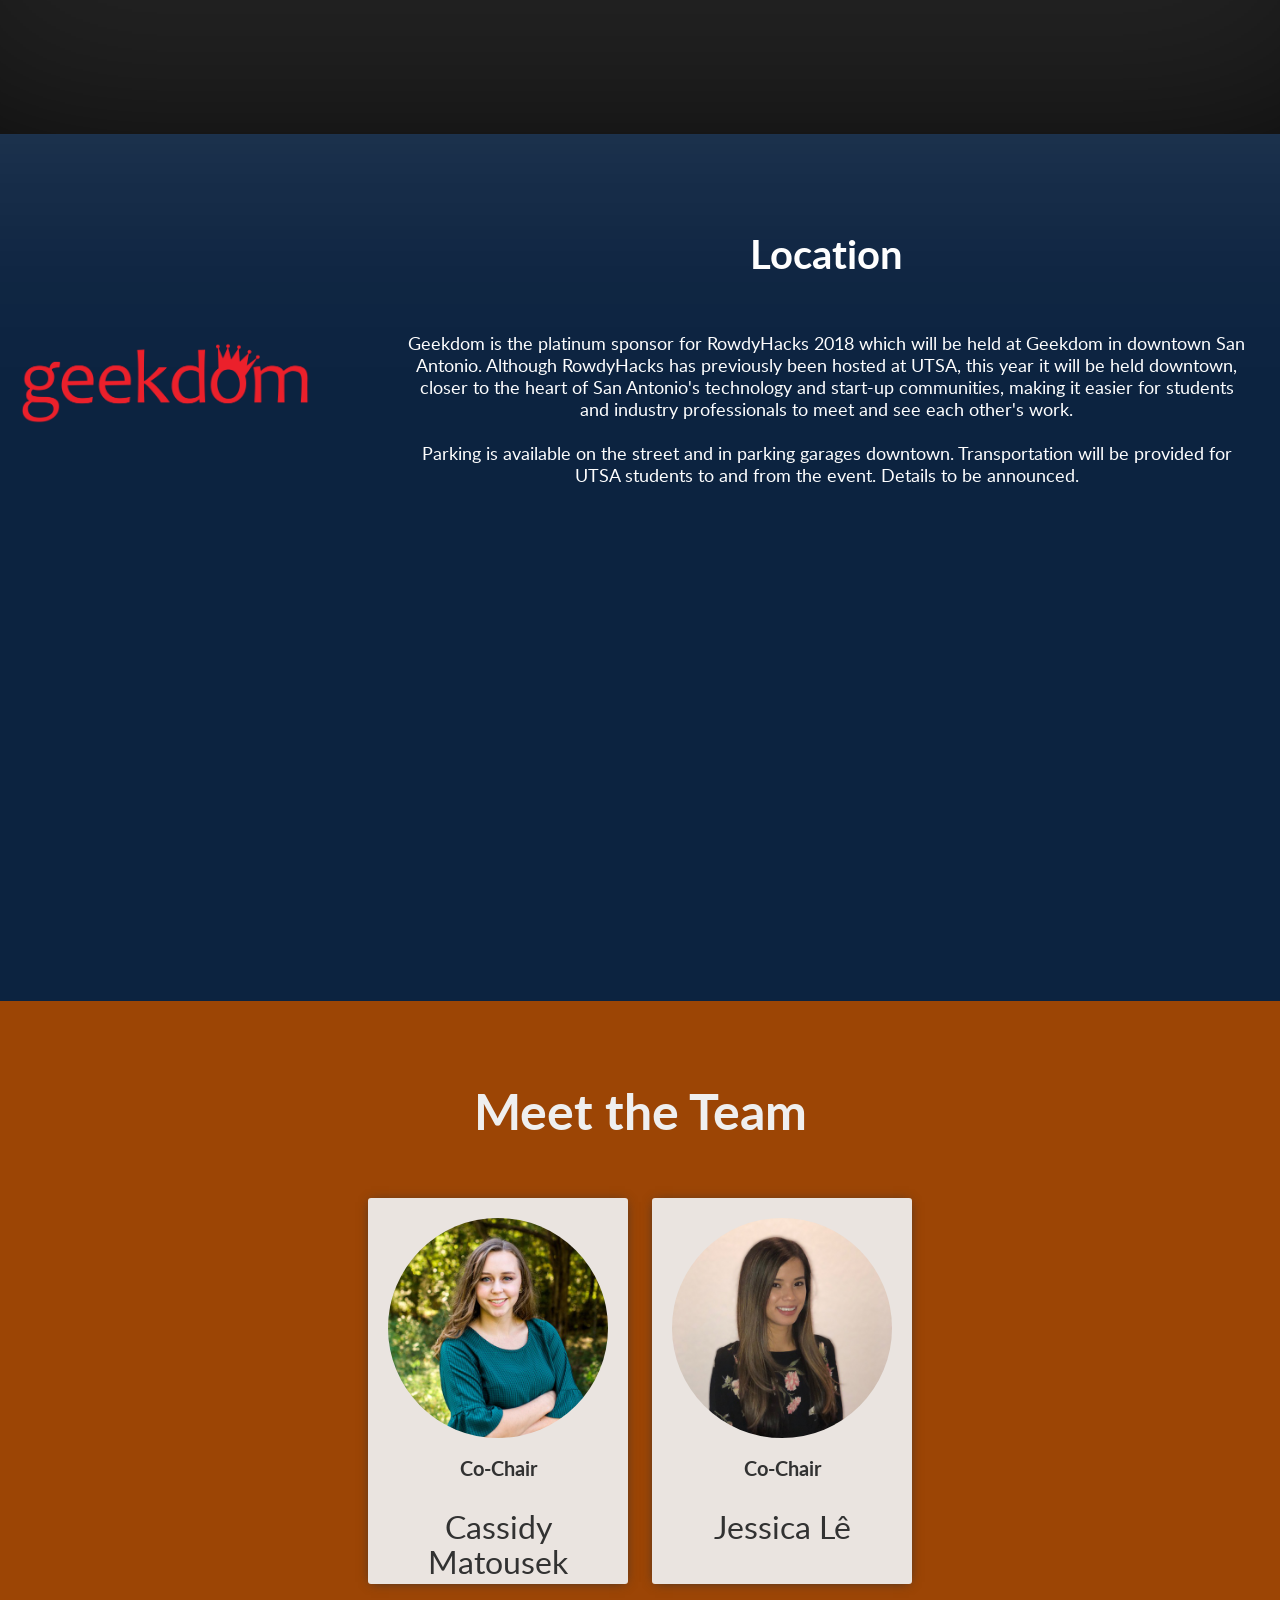
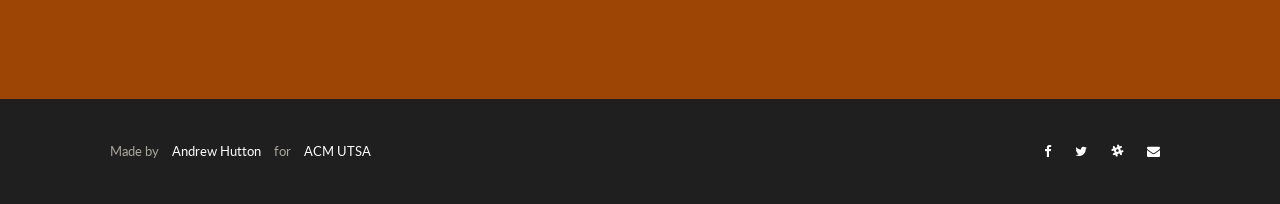
==== commit ae052fcd: "Fancying Up Home Section Plus other minor tweaks and fixes" ====
--- a/index.html
+++ b/index.html
@@ -25,6 +25,7 @@
 
         <!--Theme custom css -->
         <link rel="stylesheet" href="assets/css/style.css" />
+        <link rel="stylesheet" href="assets/css/stars.css" />
 
         <!--Theme Responsive css-->
         <link rel="stylesheet" href="assets/css/responsive.css" />
@@ -35,6 +36,18 @@
         <script src="assets/js/vendor/modernizr-2.8.3-respond-1.4.2.min.js"></script>
         <script src="https://ajax.googleapis.com/ajax/libs/jquery/3.3.1/jquery.min.js"></script>
         <script type="text/javascript">
+            jQuery(document).ready(function(){
+            	$('.dayopen').on('click', function(e) {
+            		var href, target;e.preventDefault();
+            		target = $(this).data('target');
+            		href = "#" + target;
+            		$("#" + target).fadeIn().addClass('activeday');
+            		return $(document).scrollTop(0);
+            	});
+            	return $('.dayclose').on('click', function(e) {e.preventDefault();
+            		return $('.activeday').fadeOut().removeClass('activeday');
+            	});
+            });
             $(document).ready(function(){
                 $("a[href*=#]").click(function(){
                     if(location.pathname.replace(/^\//,'') == this.pathname.replace(/^\//,'') && location.hostname == this.hostname){
@@ -440,19 +453,48 @@
 
 
 
-        <section id="home" class="home">
+        <section id="home">
             <div class="overlay">
-                <div class="container">
-                    <div class="row">
-                        <div class="col-sm-12 ">
-                            <div class=" text-center">
-                                <div class="">
-                                    <div class="main_home">
-                                        <h1><div style="font-family:'Raleway';font-weight:900;display:inline;">RowdyHacks</div><br />2018</h1>
-                                        <p class="subtitle">San Antonio, TX</p>
-                                        <p class="subtitle">April 7 - 8</p>
-                                        <div class="home_btn">
-                                            <a class="btn btn-md" id="sign-up-btn" onclick="preventDefault();">Registration Opens Feb. 26</a>
+            <div id="Clouds">
+                <div class="Cloud Background1"></div>
+                <div class="Cloud Background2"></div>
+                <div class="Cloud Background1"></div>
+                <div class="Cloud Background2"></div>
+                <div class="Cloud Background1"></div>
+                <div class="Cloud Background2"></div>
+                <div class="Cloud Background2"></div>
+                <div class="Cloud Background1"></div>
+                <div class="Cloud Background2"></div>
+                <div class="Cloud Background2"></div>
+            </div>
+            <div class="stars">
+                <div id="star1" style="z-index:1;"></div>
+                <div id="star2" style="z-index:1;"></div>
+                <div id="star3" style="z-index:1;"></div>
+            </div>
+            <div class="night">
+                <div class="sacity">
+                </div>
+                <div class="citynight1">
+                </div>
+                <!--
+                <i class="fa fa-moon-o"></i>
+                -->
+            </div>
+            <div style="height:100%; z-index:3;">
+                <div class="home">
+                    <div class="container">
+                        <div class="row">
+                            <div class="col-sm-12 ">
+                                <div class=" text-center">
+                                    <div class="">
+                                        <div class="main_home">
+                                            <h1><div class="main_home_title">ROWDYHACKS</div><br />2018</h1>
+                                            <p class="subtitle">San Antonio, TX</p>
+                                            <p class="subtitle">April 7 - 8</p>
+                                            <div class="home_btn">
+                                                <a class="btn btn-md" id="sign-up-btn" onclick="preventDefault();">Registration Opens Feb. 26</a>
+                                            </div>
                                         </div>
                                     </div>
                                 </div>
@@ -460,6 +502,7 @@
                         </div>
                     </div>
                 </div>
+            </div>
             </div>
         </section>
 
@@ -723,7 +766,7 @@
                                         <div class="mix-logo" style="background-image:url('assets/images/usaa.png');">
                                         </div>
                                         <div class="mix-description">
-                                            The mission of the association is to facilitate the financial security of its members, associates, and their families through provision of a full range of highly competitive financial products and services; in so doing, usaa seeks to be the provider of choice for the military community.
+                                            The mission of the association is to facilitate the financial security of its members, associates, and their families through provision of a full range of highly competitive financial products and services; in so doing, USAA seeks to be the provider of choice for the military community.
                                         </div>
                                     </div>
                                 </a>
@@ -817,7 +860,7 @@
                                         <div style="background-image:url('assets/images/usaa.png');">
                                         </div>
                                         <div>
-                                            The mission of the association is to facilitate the financial security of its members, associates, and their families through provision of a full range of highly competitive financial products and services; in so doing, usaa seeks to be the provider of choice for the military community.
+                                            The mission of the association is to facilitate the financial security of its members, associates, and their families through provision of a full range of highly competitive financial products and services; in so doing, USAA seeks to be the provider of choice for the military community.
                                         </div>
                                     </div>
                                 </a>
--- a/assets/css/style.css
+++ b/assets/css/style.css
@@ -251,7 +251,7 @@
     height: 750px;
 }
 #home > div.overlay {
-    background: linear-gradient(to top, rgba(226,121,0,0.5) 0%,rgba(6,103,206,0.5) 100%);
+    background: linear-gradient(to top, rgba(224, 220, 207, 0.25) 5%,rgba(0, 37, 76, 0.46) 85%);
 }
 .home-overlay {
     background-color: rgba(94, 154, 40, 0.7);
@@ -531,6 +531,7 @@
 
 .main_menu_bg .navbar-default .navbar-nav>.active>a, .navbar-default .navbar-nav>.active>a:hover, .navbar-default .navbar-nav>.active>a:focus{
     color: #fff;
+    text-shadow: 0px 0px 5px #000000ef;
     background: transparent;
     /*font-weight: bold;*/
 }
@@ -553,8 +554,19 @@
 }
 
 /*home section*/
+#home {
+    overflow-y: hidden;
+    background: #0c0f28; /* Old browsers */
+background: -moz-linear-gradient(top, #0c0f28 0%, #0c0f28 44%, #30445d 100%); /* FF3.6-15 */
+background: -webkit-linear-gradient(top, #0c0f28 0%,#0c0f28 44%,#30445d 100%); /* Chrome10-25,Safari5.1-6 */
+background: linear-gradient(to bottom, #0c0f28 0%,#0c0f28 44%,#30445d 100%); /* W3C, IE10+, FF16+, Chrome26+, Opera12+, Safari7+ */
+filter: progid:DXImageTransform.Microsoft.gradient( startColorstr='#0c0f28', endColorstr='#30445d',GradientType=0 ); /* IE6-9 */
+    position: relative;
+    min-height: 100vh;
+}
+
 .home{
-    background: url(../images/homebg.jpg) no-repeat 100% 100%;
+    /*background: url(../images/homebg.png) no-repeat 100% 100%;*/
     background-size: cover;
     background-position: center;
 }
@@ -562,6 +574,7 @@
 .home .main_home{
     padding-top: 250px;
     text-shadow: 0px 0px 10px #00000056;
+    min-height: calc(100vh - 60px);
 }
 
 .home .main_home h1{
@@ -1369,3 +1382,15 @@
 	}
 }
 
+.main_home_title {
+    font-family: 'Raleway';
+    font-weight: 900;
+    display: inline;
+}
+
+@media (max-width: 767px) {
+    .main_home_title {
+        font-size: 36px;
+    }
+}
+
--- a/assets/css/stars.css
+++ b/assets/css/stars.css
@@ -0,0 +1,368 @@
+.night {
+    position: absolute;
+    bottom: 0px;
+    left: 0px;
+    min-height: 100%;
+    min-width: 100%;
+    height: calc(100%);;
+    margin: 0px;
+    padding: 0px;
+}
+
+.sacity {
+  position: absolute;
+  /*background-image: url('assets/images/homebg.png');*/
+  /*
+  background-image: url([data-uri]);
+    */
+    background-image: url([data-uri]);
+    background-image: url([data-uri]